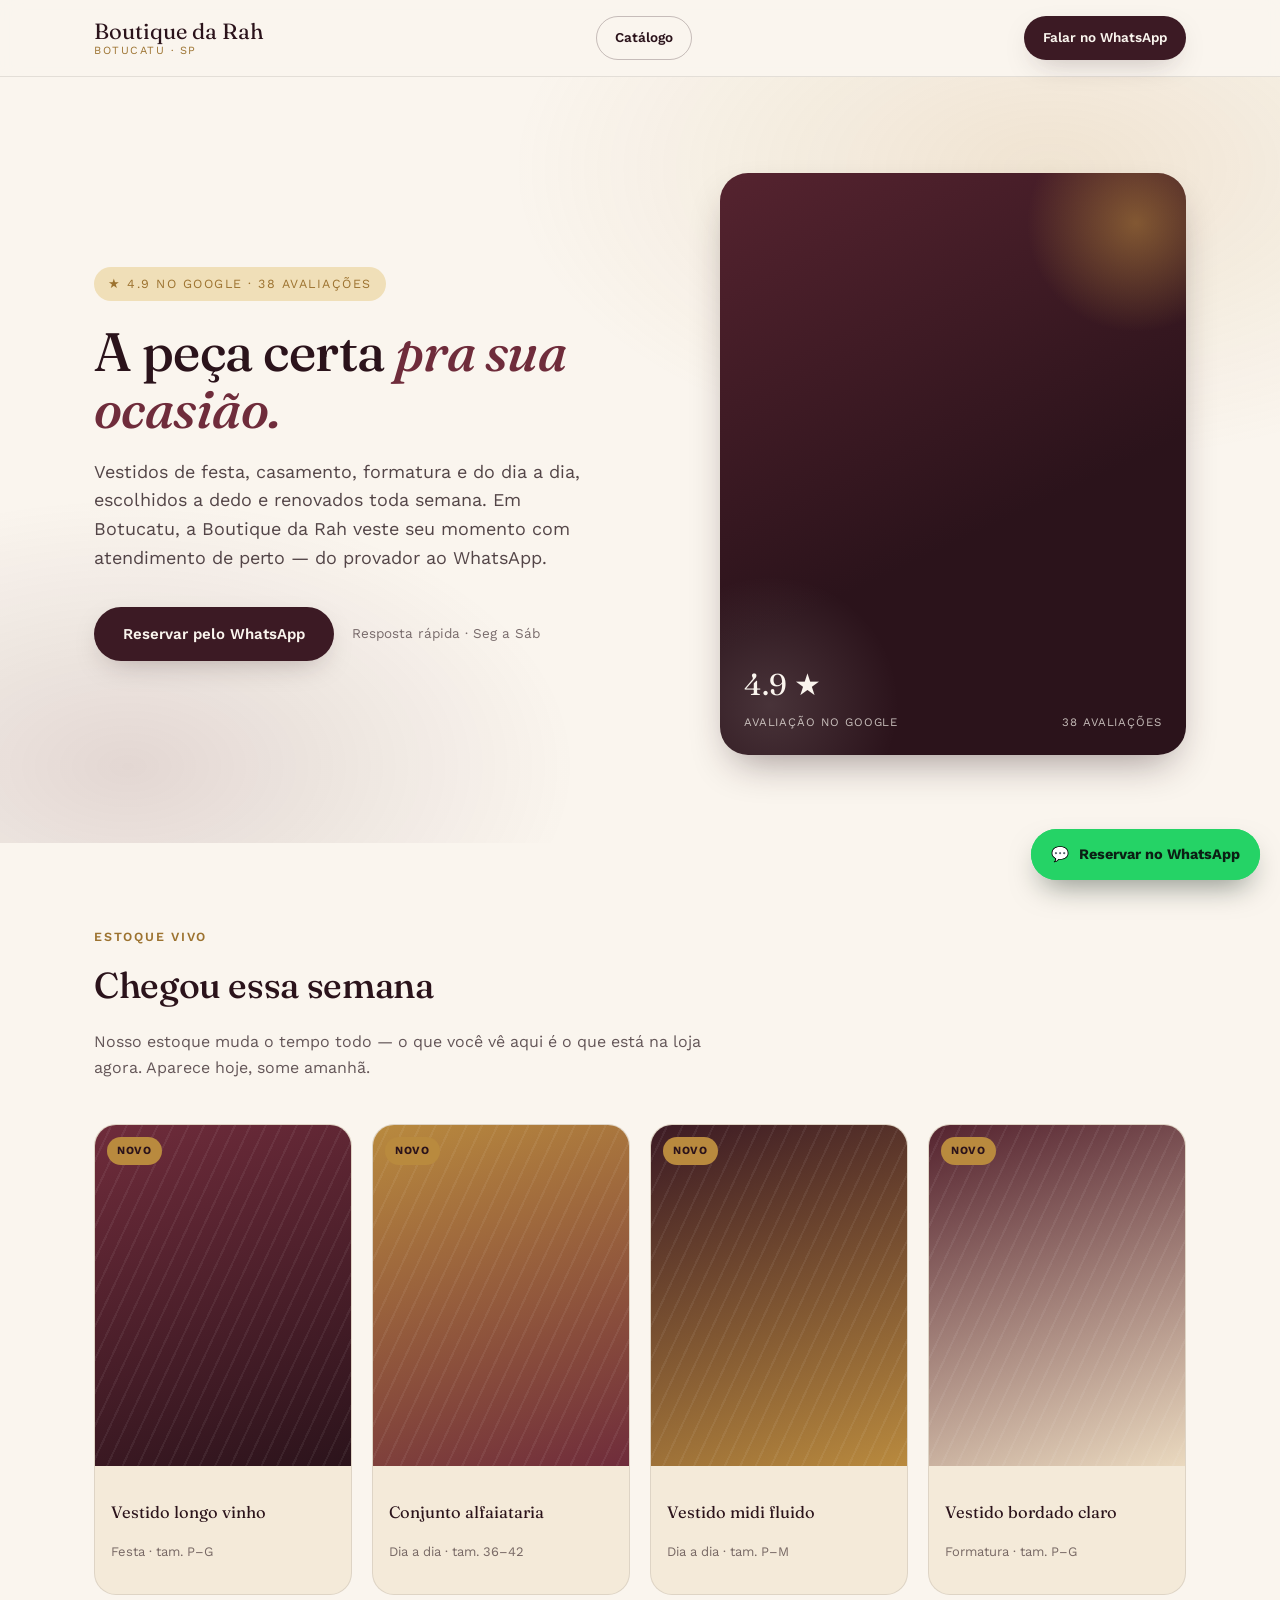
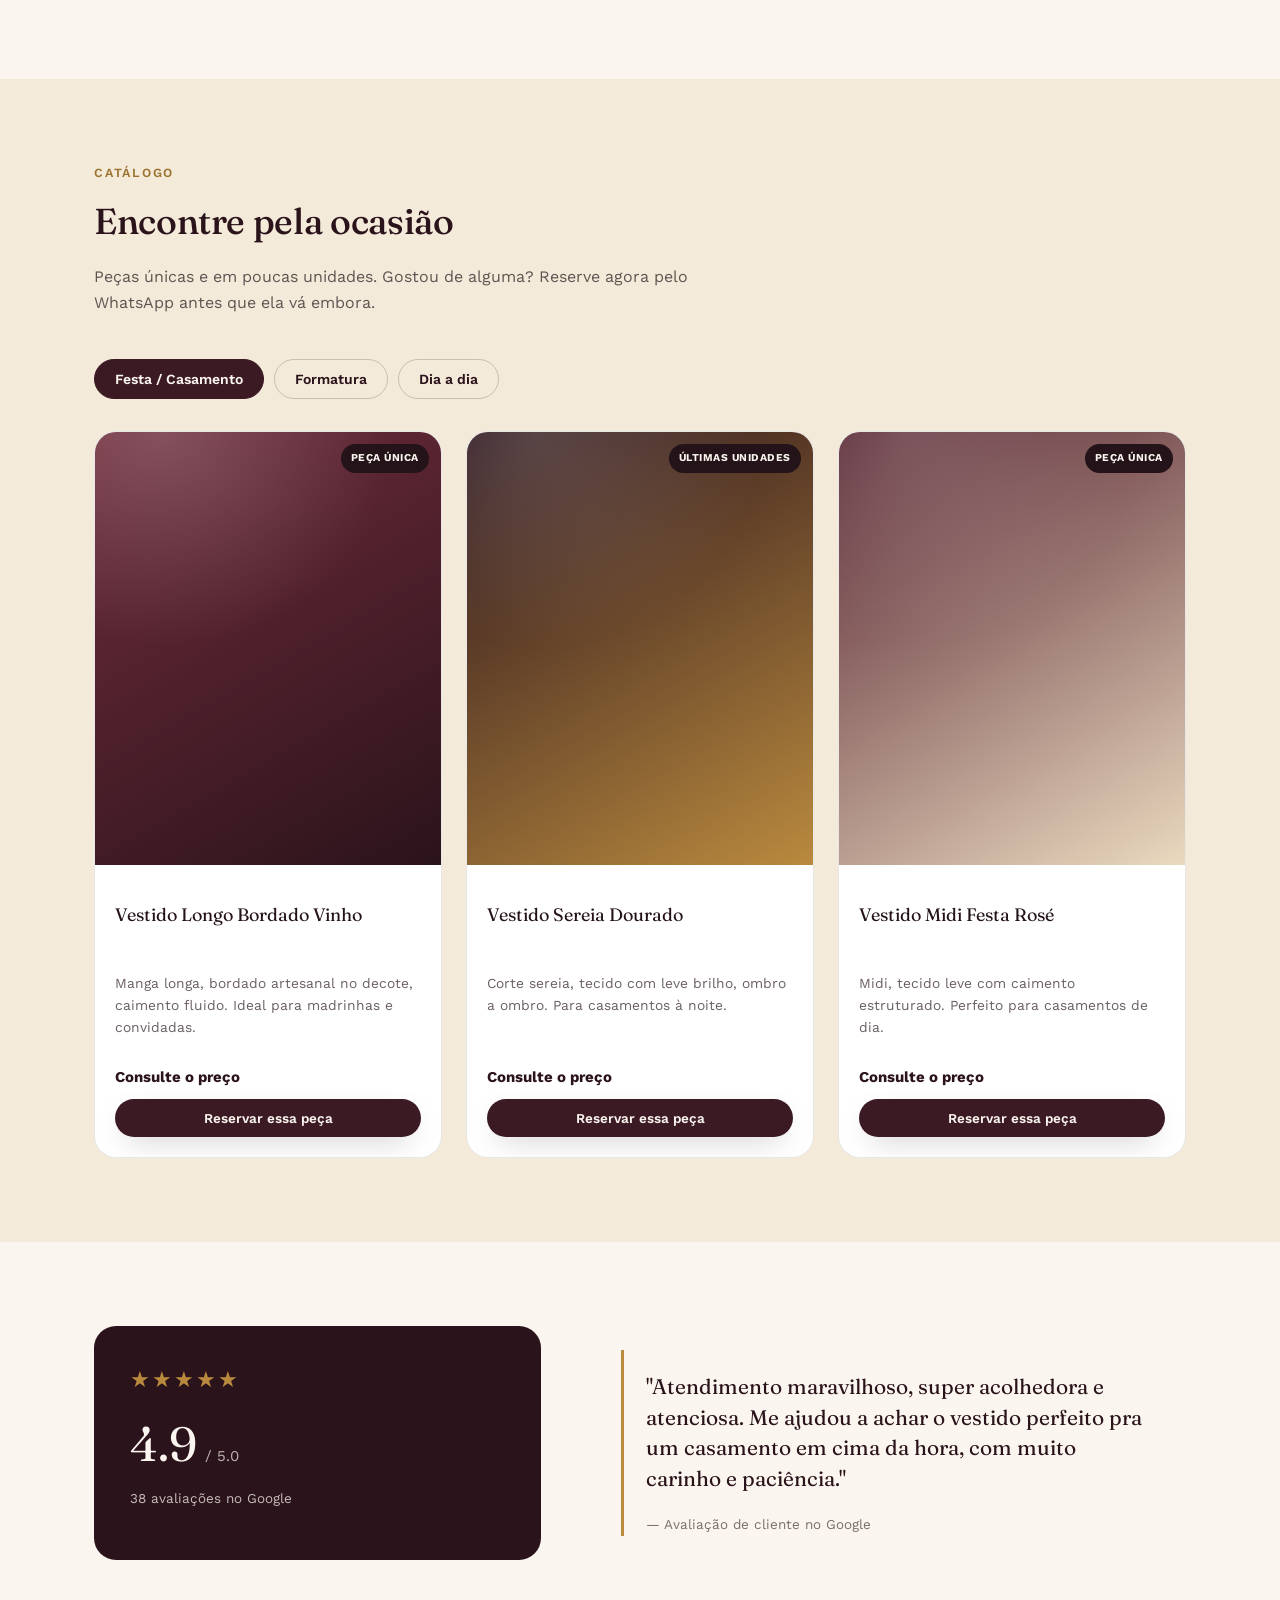
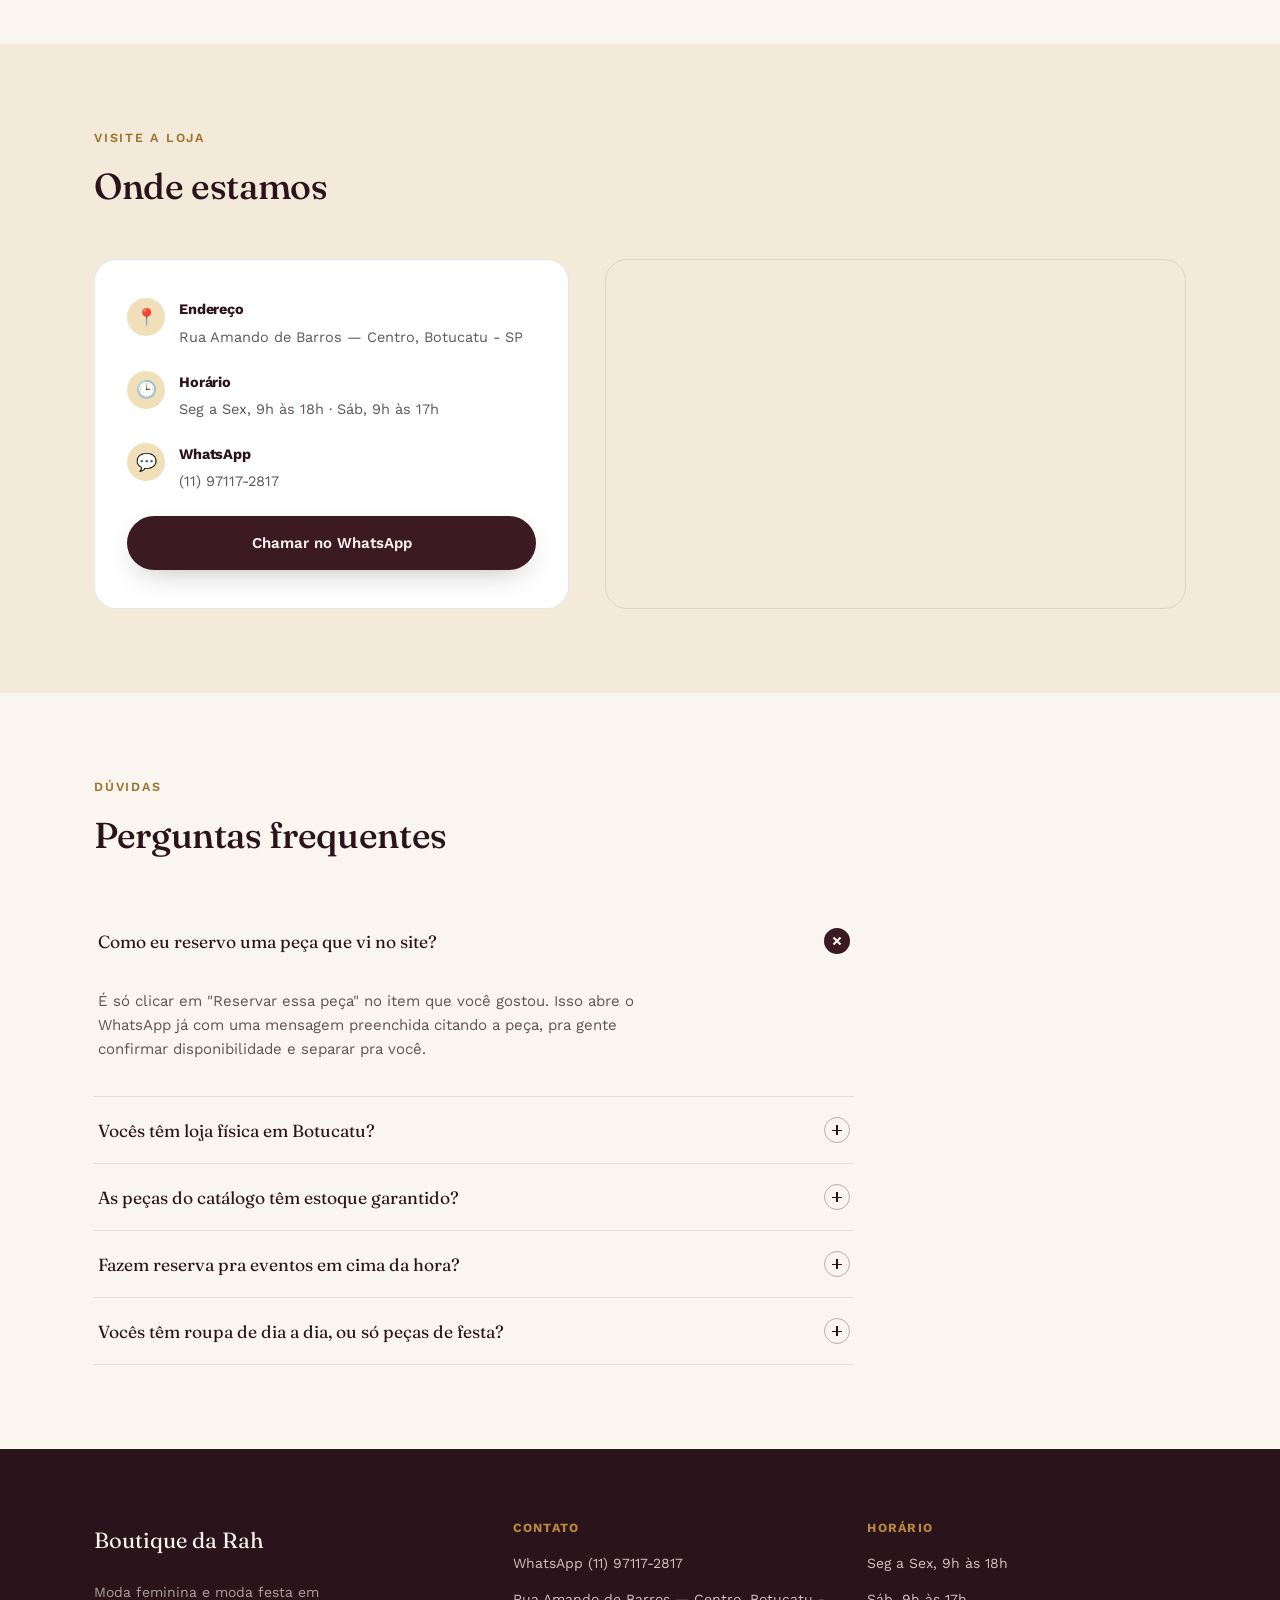
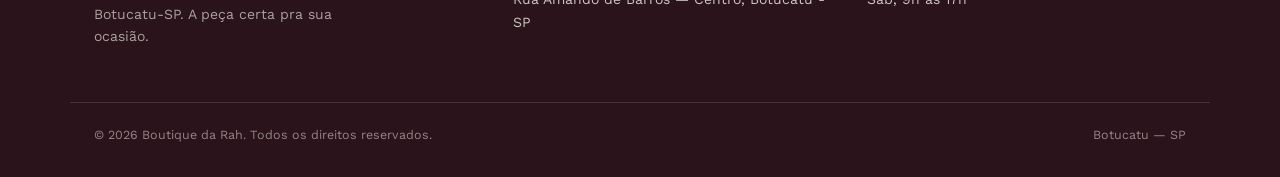
==== boutique-da-rah/index.html @ cd2baaf3 "Add Boutique da Rah one-page site Static single-page site for a fashion/party boutique in Botucatu-S" ====
<!DOCTYPE html>
<html lang="pt-BR">
<head>
<meta charset="UTF-8">
<meta name="viewport" content="width=device-width, initial-scale=1">
<title>Boutique da Rah — Moda Feminina e Festa em Botucatu-SP</title>
<meta name="description" content="Boutique da Rah, em Botucatu-SP: vestidos de festa, casamento, formatura e peças do dia a dia. Estoque renovado toda semana, atendimento acolhedor e reserva rápida pelo WhatsApp.">
<meta name="theme-color" content="#3c1a24">

<meta property="og:type" content="website">
<meta property="og:title" content="Boutique da Rah — Moda Feminina e Festa em Botucatu-SP">
<meta property="og:description" content="A peça certa pra sua ocasião. Vestidos de festa, casamento, formatura e dia a dia, com estoque sempre renovado. Reserve pelo WhatsApp.">
<meta property="og:locale" content="pt_BR">

<link rel="preconnect" href="https://fonts.googleapis.com">
<link rel="preconnect" href="https://fonts.gstatic.com" crossorigin>
<link href="https://fonts.googleapis.com/css2?family=Fraunces:ital,wght@0,400;0,500;0,600;1,500&family=Work+Sans:wght@400;500;600;700&display=swap" rel="stylesheet">
<link rel="stylesheet" href="styles.css">
</head>
<body>

<header class="site-header">
  <div class="container">
    <a href="#top" class="brand">
      <span class="brand-mark">Boutique da Rah</span>
      <span class="brand-sub">Botucatu · SP</span>
    </a>
    <nav class="nav-links">
      <a href="#catalogo" class="btn btn-ghost btn-small">Catálogo</a>
    </nav>
    <a class="btn btn-primary btn-small" id="header-whats"
       href="#" target="_blank" rel="noopener">
      Falar no WhatsApp
    </a>
  </div>
</header>

<main id="top">

  <!-- HERO -->
  <section class="hero">
    <div class="container hero-grid">
      <div>
        <span class="hero-eyebrow reveal-hero" data-delay="0">★ 4.9 no Google · 38 avaliações</span>
        <h1 class="reveal-hero" data-delay="1">A peça certa <em>pra sua ocasião.</em></h1>
        <p class="hero-lede reveal-hero" data-delay="2">
          Vestidos de festa, casamento, formatura e do dia a dia, escolhidos a dedo
          e renovados toda semana. Em Botucatu, a Boutique da Rah veste seu momento
          com atendimento de perto — do provador ao WhatsApp.
        </p>
        <div class="hero-actions reveal-hero" data-delay="3">
          <a class="btn btn-primary" id="hero-whats" href="#" target="_blank" rel="noopener">
            Reservar pelo WhatsApp
          </a>
          <span class="hero-note">Resposta rápida · Seg a Sáb</span>
        </div>
      </div>
      <div class="hero-visual reveal-hero" data-delay="2" aria-hidden="true">
        <div class="hero-visual-tag">
          <div>
            <span class="rating">4.9 ★</span>
            <small>Avaliação no Google</small>
          </div>
          <small>38 avaliações</small>
        </div>
      </div>
    </div>
  </section>

  <!-- CHEGOU ESSA SEMANA -->
  <section class="section" id="novidades">
    <div class="container">
      <div class="section-head reveal">
        <span class="section-kicker">Estoque vivo</span>
        <h2>Chegou essa semana</h2>
        <p>Nosso estoque muda o tempo todo — o que você vê aqui é o que está na loja agora. Aparece hoje, some amanhã.</p>
      </div>
      <div class="drop-grid">
        <div class="drop-card reveal">
          <div class="drop-swatch" style="--swatch-a:#6f2c3b;--swatch-b:#2b131b" role="img" aria-label="Vestido longo de festa em tom vinho"></div>
          <span class="drop-new">Novo</span>
          <div class="drop-info">
            <p class="name">Vestido longo vinho</p>
            <p class="meta">Festa · tam. P–G</p>
          </div>
        </div>
        <div class="drop-card reveal">
          <div class="drop-swatch" style="--swatch-a:#b98a3e;--swatch-b:#6f2c3b" role="img" aria-label="Conjunto alfaiataria dourado e vinho"></div>
          <span class="drop-new">Novo</span>
          <div class="drop-info">
            <p class="name">Conjunto alfaiataria</p>
            <p class="meta">Dia a dia · tam. 36–42</p>
          </div>
        </div>
        <div class="drop-card reveal">
          <div class="drop-swatch" style="--swatch-a:#3c1a24;--swatch-b:#b98a3e" role="img" aria-label="Vestido midi fluido em tom terracota"></div>
          <span class="drop-new">Novo</span>
          <div class="drop-info">
            <p class="name">Vestido midi fluido</p>
            <p class="meta">Dia a dia · tam. P–M</p>
          </div>
        </div>
        <div class="drop-card reveal">
          <div class="drop-swatch" style="--swatch-a:#55232f;--swatch-b:#ead9bf" role="img" aria-label="Vestido de formatura em bordado claro"></div>
          <span class="drop-new">Novo</span>
          <div class="drop-info">
            <p class="name">Vestido bordado claro</p>
            <p class="meta">Formatura · tam. P–G</p>
          </div>
        </div>
      </div>
    </div>
  </section>

  <!-- CATÁLOGO POR OCASIÃO -->
  <section class="section section-alt" id="catalogo">
    <div class="container">
      <div class="section-head reveal">
        <span class="section-kicker">Catálogo</span>
        <h2>Encontre pela ocasião</h2>
        <p>Peças únicas e em poucas unidades. Gostou de alguma? Reserve agora pelo WhatsApp antes que ela vá embora.</p>
      </div>

      <div class="tabs" role="tablist" aria-label="Filtrar catálogo por ocasião">
        <button class="tab-btn is-active" data-filter="festa" role="tab" aria-selected="true">Festa / Casamento</button>
        <button class="tab-btn" data-filter="formatura" role="tab" aria-selected="false">Formatura</button>
        <button class="tab-btn" data-filter="dia-a-dia" role="tab" aria-selected="false">Dia a dia</button>
      </div>

      <div class="catalog-grid" id="catalog-grid">

        <!-- FESTA / CASAMENTO -->
        <article class="item-card is-shown reveal" data-category="festa">
          <div class="item-media" style="--swatch-a:#6f2c3b;--swatch-b:#2b131b">
            <span class="item-badge">Peça única</span>
          </div>
          <div class="item-body">
            <p class="name">Vestido Longo Bordado Vinho</p>
            <p class="desc">Manga longa, bordado artesanal no decote, caimento fluido. Ideal para madrinhas e convidadas.</p>
            <div class="row">
              <span class="price">Consulte o preço</span>
            </div>
            <button class="btn btn-primary btn-small reserve-btn"
                    data-item="Vestido Longo Bordado Vinho (Festa/Casamento)">
              Reservar essa peça
            </button>
          </div>
        </article>

        <article class="item-card is-shown reveal" data-category="festa">
          <div class="item-media" style="--swatch-a:#2b131b;--swatch-b:#b98a3e">
            <span class="item-badge">Últimas unidades</span>
          </div>
          <div class="item-body">
            <p class="name">Vestido Sereia Dourado</p>
            <p class="desc">Corte sereia, tecido com leve brilho, ombro a ombro. Para casamentos à noite.</p>
            <div class="row">
              <span class="price">Consulte o preço</span>
            </div>
            <button class="btn btn-primary btn-small reserve-btn"
                    data-item="Vestido Sereia Dourado (Festa/Casamento)">
              Reservar essa peça
            </button>
          </div>
        </article>

        <article class="item-card is-shown reveal" data-category="festa">
          <div class="item-media" style="--swatch-a:#55232f;--swatch-b:#ead9bf">
            <span class="item-badge">Peça única</span>
          </div>
          <div class="item-body">
            <p class="name">Vestido Midi Festa Rosé</p>
            <p class="desc">Midi, tecido leve com caimento estruturado. Perfeito para casamentos de dia.</p>
            <div class="row">
              <span class="price">Consulte o preço</span>
            </div>
            <button class="btn btn-primary btn-small reserve-btn"
                    data-item="Vestido Midi Festa Rosé (Festa/Casamento)">
              Reservar essa peça
            </button>
          </div>
        </article>

        <!-- FORMATURA -->
        <article class="item-card" data-category="formatura">
          <div class="item-media" style="--swatch-a:#3c1a24;--swatch-b:#b98a3e">
            <span class="item-badge">Peça única</span>
          </div>
          <div class="item-body">
            <p class="name">Vestido Bordado Champagne</p>
            <p class="desc">Bordado fino em toda a saia, decote princesa. Para colação e formatura.</p>
            <div class="row">
              <span class="price">Consulte o preço</span>
            </div>
            <button class="btn btn-primary btn-small reserve-btn"
                    data-item="Vestido Bordado Champagne (Formatura)">
              Reservar essa peça
            </button>
          </div>
        </article>

        <article class="item-card" data-category="formatura">
          <div class="item-media" style="--swatch-a:#6f2c3b;--swatch-b:#3c1a24">
            <span class="item-badge">Últimas unidades</span>
          </div>
          <div class="item-body">
            <p class="name">Vestido Longo Fenda Vinho</p>
            <p class="desc">Fenda lateral, alça fina, tecido com caimento estruturado. Elegante e leve para dançar.</p>
            <div class="row">
              <span class="price">Consulte o preço</span>
            </div>
            <button class="btn btn-primary btn-small reserve-btn"
                    data-item="Vestido Longo Fenda Vinho (Formatura)">
              Reservar essa peça
            </button>
          </div>
        </article>

        <article class="item-card" data-category="formatura">
          <div class="item-media" style="--swatch-a:#b98a3e;--swatch-b:#55232f">
            <span class="item-badge">Peça única</span>
          </div>
          <div class="item-body">
            <p class="name">Vestido Tomara-que-caia Terracota</p>
            <p class="desc">Corpete estruturado, saia com leve volume. Para quem quer se destacar na foto.</p>
            <div class="row">
              <span class="price">Consulte o preço</span>
            </div>
            <button class="btn btn-primary btn-small reserve-btn"
                    data-item="Vestido Tomara-que-caia Terracota (Formatura)">
              Reservar essa peça
            </button>
          </div>
        </article>

        <!-- DIA A DIA -->
        <article class="item-card" data-category="dia-a-dia">
          <div class="item-media" style="--swatch-a:#ead9bf;--swatch-b:#9c722f">
            <span class="item-badge">Novo</span>
          </div>
          <div class="item-body">
            <p class="name">Conjunto Alfaiataria Areia</p>
            <p class="desc">Blazer + calça pantalona, tecido com leve elastano. Trabalho e compromissos.</p>
            <div class="row">
              <span class="price">Consulte o preço</span>
            </div>
            <button class="btn btn-primary btn-small reserve-btn"
                    data-item="Conjunto Alfaiataria Areia (Dia a dia)">
              Reservar essa peça
            </button>
          </div>
        </article>

        <article class="item-card" data-category="dia-a-dia">
          <div class="item-media" style="--swatch-a:#55232f;--swatch-b:#ead9bf">
            <span class="item-badge">Novo</span>
          </div>
          <div class="item-body">
            <p class="name">Vestido Midi Fluido Terracota</p>
            <p class="desc">Manga bufante curta, tecido leve, cinto na cintura. Do café da manhã ao jantar.</p>
            <div class="row">
              <span class="price">Consulte o preço</span>
            </div>
            <button class="btn btn-primary btn-small reserve-btn"
                    data-item="Vestido Midi Fluido Terracota (Dia a dia)">
              Reservar essa peça
            </button>
          </div>
        </article>

        <article class="item-card" data-category="dia-a-dia">
          <div class="item-media" style="--swatch-a:#3c1a24;--swatch-b:#6f2c3b">
            <span class="item-badge">Últimas unidades</span>
          </div>
          <div class="item-body">
            <p class="name">Blusa Cetim Vinho</p>
            <p class="desc">Cetim fluido, gola laço, caimento solto. Combina com jeans ou saia alfaiataria.</p>
            <div class="row">
              <span class="price">Consulte o preço</span>
            </div>
            <button class="btn btn-primary btn-small reserve-btn"
                    data-item="Blusa Cetim Vinho (Dia a dia)">
              Reservar essa peça
            </button>
          </div>
        </article>

      </div>
    </div>
  </section>

  <!-- PROVA SOCIAL -->
  <section class="section" id="avaliacoes">
    <div class="container proof reveal">
      <div class="proof-card">
        <div class="proof-stars" aria-hidden="true">★★★★★</div>
        <div class="proof-score">4.9<small>/ 5.0</small></div>
        <p class="proof-count">38 avaliações no Google</p>
      </div>
      <blockquote class="testimonial">
        <p>"Atendimento maravilhoso, super acolhedora e atenciosa. Me ajudou a achar o vestido perfeito
        pra um casamento em cima da hora, com muito carinho e paciência."</p>
        <cite>— Avaliação de cliente no Google</cite>
      </blockquote>
    </div>
  </section>

  <!-- LOCALIZAÇÃO -->
  <section class="section section-alt" id="localizacao">
    <div class="container">
      <div class="section-head reveal">
        <span class="section-kicker">Visite a loja</span>
        <h2>Onde estamos</h2>
      </div>
      <div class="location reveal">
        <div class="location-card">
          <div class="location-row">
            <span class="ico" aria-hidden="true">📍</span>
            <div>
              <h3>Endereço</h3>
              <p>Rua Amando de Barros — Centro, Botucatu - SP</p>
            </div>
          </div>
          <div class="location-row">
            <span class="ico" aria-hidden="true">🕒</span>
            <div>
              <h3>Horário</h3>
              <p>Seg a Sex, 9h às 18h · Sáb, 9h às 17h</p>
            </div>
          </div>
          <div class="location-row">
            <span class="ico" aria-hidden="true">💬</span>
            <div>
              <h3>WhatsApp</h3>
              <p>(11) 97117-2817</p>
            </div>
          </div>
          <a class="btn btn-primary" id="location-whats" href="#" target="_blank" rel="noopener">
            Chamar no WhatsApp
          </a>
        </div>
        <div class="map-frame">
          <iframe
            title="Mapa de localização da Boutique da Rah, Rua Amando de Barros, Centro, Botucatu - SP"
            src="https://www.google.com/maps?q=Rua+Amando+de+Barros,+Centro,+Botucatu+-+SP&output=embed"
            loading="lazy"
            referrerpolicy="no-referrer-when-downgrade">
          </iframe>
        </div>
      </div>
    </div>
  </section>

  <!-- FAQ -->
  <section class="section" id="faq">
    <div class="container">
      <div class="section-head reveal">
        <span class="section-kicker">Dúvidas</span>
        <h2>Perguntas frequentes</h2>
      </div>
      <div class="faq-list reveal">

        <div class="faq-item is-open">
          <button class="faq-q" aria-expanded="true">
            Como eu reservo uma peça que vi no site?
            <span class="plus" aria-hidden="true"></span>
          </button>
          <div class="faq-a-wrap">
            <p class="faq-a">É só clicar em "Reservar essa peça" no item que você gostou. Isso abre o WhatsApp
            já com uma mensagem preenchida citando a peça, pra gente confirmar disponibilidade e separar pra você.</p>
          </div>
        </div>

        <div class="faq-item">
          <button class="faq-q" aria-expanded="false">
            Vocês têm loja física em Botucatu?
            <span class="plus" aria-hidden="true"></span>
          </button>
          <div class="faq-a-wrap">
            <p class="faq-a">Sim! Estamos na Rua Amando de Barros, no Centro de Botucatu-SP. Funcionamos de
            segunda a sexta das 9h às 18h e aos sábados das 9h às 17h.</p>
          </div>
        </div>

        <div class="faq-item">
          <button class="faq-q" aria-expanded="false">
            As peças do catálogo têm estoque garantido?
            <span class="plus" aria-hidden="true"></span>
          </button>
          <div class="faq-a-wrap">
            <p class="faq-a">Muitas peças são únicas ou têm poucas unidades, já que o estoque é renovado toda
            semana. Por isso recomendamos reservar pelo WhatsApp assim que você gostar de algo.</p>
          </div>
        </div>

        <div class="faq-item">
          <button class="faq-q" aria-expanded="false">
            Fazem reserva pra eventos em cima da hora?
            <span class="plus" aria-hidden="true"></span>
          </button>
          <div class="faq-a-wrap">
            <p class="faq-a">Sim, é uma das coisas que mais fazemos por aqui. Chame no WhatsApp contando a data
            do evento e o estilo que procura, que a gente já adianta opções disponíveis agora.</p>
          </div>
        </div>

        <div class="faq-item">
          <button class="faq-q" aria-expanded="false">
            Vocês têm roupa de dia a dia, ou só peças de festa?
            <span class="plus" aria-hidden="true"></span>
          </button>
          <div class="faq-a-wrap">
            <p class="faq-a">Além de festa, casamento e formatura, temos uma linha de dia a dia — conjuntos,
            vestidos midi e blusas para o trabalho e o cotidiano.</p>
          </div>
        </div>

      </div>
    </div>
  </section>

</main>

<footer class="site-footer">
  <div class="container footer-grid">
    <div>
      <p class="footer-brand">Boutique da Rah</p>
      <p class="footer-tag">Moda feminina e moda festa em Botucatu-SP. A peça certa pra sua ocasião.</p>
    </div>
    <div class="footer-col">
      <h4>Contato</h4>
      <a href="#" id="footer-whats" target="_blank" rel="noopener">WhatsApp (11) 97117-2817</a>
      <p>Rua Amando de Barros — Centro, Botucatu - SP</p>
    </div>
    <div class="footer-col">
      <h4>Horário</h4>
      <p>Seg a Sex, 9h às 18h</p>
      <p>Sáb, 9h às 17h</p>
    </div>
  </div>
  <div class="container footer-bottom">
    <span>© <span id="year"></span> Boutique da Rah. Todos os direitos reservados.</span>
    <span>Botucatu — SP</span>
  </div>
</footer>

<a class="float-cta" id="float-whats" href="#" target="_blank" rel="noopener" aria-label="Falar com a Boutique da Rah no WhatsApp">
  <span class="pulse-ring" aria-hidden="true"></span>
  <span aria-hidden="true">💬</span>
  <span class="label">Reservar no WhatsApp</span>
</a>

<script src="script.js"></script>
</body>
</html>
---- boutique-da-rah/styles.css ----
/* ============================================================
   Boutique da Rah — moda feminina & festa, Botucatu-SP
   Direção visual: alfaiataria noturna. Vinho profundo + areia
   quente + latão fosco. Serifada de exibição contra sans limpa.
   ============================================================ */

:root {
  --ink: #241318;
  --wine-950: #2b131b;
  --wine-900: #3c1a24;
  --wine-800: #55232f;
  --wine-700: #6f2c3b;
  --sand-50: #faf5ee;
  --sand-100: #f4ead9;
  --sand-200: #ead9bf;
  --brass-500: #b98a3e;
  --brass-600: #9c722f;
  --brass-100: #f0dfb8;
  --ok-line: rgba(36, 19, 24, 0.1);
  --shadow-soft: 0 10px 30px -12px rgba(43, 19, 27, 0.35);
  --shadow-lift: 0 18px 40px -14px rgba(43, 19, 27, 0.45);
  --radius-pill: 999px;
  --radius-card: 22px;
  --ease-out: cubic-bezier(0.16, 1, 0.3, 1);
  --dur-fast: 180ms;
  --dur-med: 420ms;
}

* { box-sizing: border-box; }

html {
  scroll-behavior: smooth;
}

body {
  margin: 0;
  background: var(--sand-50);
  color: var(--ink);
  font-family: "Work Sans", -apple-system, BlinkMacSystemFont, "Segoe UI", sans-serif;
  font-size: 16px;
  line-height: 1.6;
  -webkit-font-smoothing: antialiased;
  overflow-x: hidden;
}

h1, h2, h3, .display {
  font-family: "Fraunces", "Georgia", serif;
  font-weight: 500;
  letter-spacing: -0.01em;
  color: var(--wine-950);
  margin: 0;
}

img, svg { display: block; max-width: 100%; }

a { color: inherit; }

.container {
  width: 100%;
  max-width: 1140px;
  margin-inline: auto;
  padding-inline: 24px;
}

@media (prefers-reduced-motion: reduce) {
  html { scroll-behavior: auto; }
  *, *::before, *::after {
    animation-duration: 0.001ms !important;
    animation-iteration-count: 1 !important;
    transition-duration: 0.001ms !important;
    scroll-behavior: auto !important;
  }
}

/* ---------------- Buttons ---------------- */

.btn {
  display: inline-flex;
  align-items: center;
  justify-content: center;
  gap: 8px;
  border-radius: var(--radius-pill);
  padding: 14px 28px;
  font-family: "Work Sans", sans-serif;
  font-weight: 600;
  font-size: 15px;
  border: 1px solid transparent;
  cursor: pointer;
  text-decoration: none;
  transition: transform var(--dur-fast) var(--ease-out),
              box-shadow var(--dur-fast) var(--ease-out),
              background-color var(--dur-fast) var(--ease-out),
              color var(--dur-fast) var(--ease-out);
  white-space: nowrap;
}

.btn-primary {
  background: var(--wine-900);
  color: var(--sand-50);
  box-shadow: var(--shadow-soft);
}
.btn-primary:hover {
  background: var(--wine-800);
  transform: translateY(-2px);
  box-shadow: var(--shadow-lift);
}
.btn-primary:active { transform: translateY(0); }

.btn-ghost {
  background: transparent;
  border-color: rgba(43, 19, 27, 0.25);
  color: var(--wine-950);
}
.btn-ghost:hover {
  background: rgba(43, 19, 27, 0.06);
  border-color: var(--wine-900);
  transform: translateY(-2px);
}

.btn-small {
  padding: 10px 18px;
  font-size: 13.5px;
}

/* ---------------- Header ---------------- */

.site-header {
  position: sticky;
  top: 0;
  z-index: 40;
  background: rgba(250, 245, 238, 0.86);
  backdrop-filter: blur(10px);
  border-bottom: 1px solid var(--ok-line);
}

.site-header .container {
  display: flex;
  align-items: center;
  justify-content: space-between;
  padding-block: 16px;
}

.brand {
  display: flex;
  flex-direction: column;
  line-height: 1.1;
  text-decoration: none;
}
.brand-mark {
  font-family: "Fraunces", serif;
  font-size: 22px;
  color: var(--wine-950);
}
.brand-sub {
  font-size: 11px;
  letter-spacing: 0.14em;
  text-transform: uppercase;
  color: var(--brass-600);
  margin-top: 2px;
}

/* ---------------- Hero ---------------- */

.hero {
  position: relative;
  padding-block: 96px 88px;
  overflow: hidden;
  background:
    radial-gradient(60% 55% at 82% 12%, rgba(185, 138, 62, 0.16), transparent 70%),
    radial-gradient(50% 50% at 10% 90%, rgba(85, 35, 47, 0.14), transparent 70%),
    var(--sand-50);
}

.hero-grid {
  display: grid;
  grid-template-columns: 1.1fr 0.9fr;
  gap: 56px;
  align-items: center;
}

.hero-eyebrow {
  display: inline-flex;
  align-items: center;
  gap: 8px;
  font-size: 12.5px;
  letter-spacing: 0.12em;
  text-transform: uppercase;
  color: var(--brass-600);
  background: var(--brass-100);
  padding: 7px 14px;
  border-radius: var(--radius-pill);
  margin-bottom: 22px;
}

.hero h1 {
  font-size: clamp(34px, 5vw, 54px);
  line-height: 1.06;
}
.hero h1 em {
  font-style: italic;
  color: var(--wine-700);
}

.hero-lede {
  margin-top: 20px;
  font-size: 18px;
  max-width: 46ch;
  color: rgba(36, 19, 24, 0.78);
}

.hero-actions {
  margin-top: 34px;
  display: flex;
  align-items: center;
  gap: 18px;
  flex-wrap: wrap;
}

.hero-note {
  font-size: 13.5px;
  color: rgba(36, 19, 24, 0.6);
}

.hero-visual {
  position: relative;
  aspect-ratio: 4 / 5;
  border-radius: 28px;
  background:
    linear-gradient(155deg, var(--wine-800), var(--wine-950) 60%);
  box-shadow: var(--shadow-lift);
  overflow: hidden;
}
.hero-visual::before,
.hero-visual::after {
  content: "";
  position: absolute;
  border-radius: 50%;
}
.hero-visual::before {
  width: 220px; height: 220px;
  right: -60px; top: -60px;
  background: radial-gradient(circle, rgba(185,138,62,0.55), transparent 70%);
}
.hero-visual::after {
  width: 260px; height: 260px;
  left: -80px; bottom: -80px;
  background: radial-gradient(circle, rgba(250,245,238,0.14), transparent 70%);
}
.hero-visual-tag {
  position: absolute;
  left: 24px;
  bottom: 24px;
  right: 24px;
  display: flex;
  align-items: flex-end;
  justify-content: space-between;
  color: var(--sand-50);
}
.hero-visual-tag .rating {
  font-family: "Fraunces", serif;
  font-size: 30px;
}
.hero-visual-tag small {
  display: block;
  font-family: "Work Sans", sans-serif;
  font-size: 11.5px;
  letter-spacing: 0.08em;
  text-transform: uppercase;
  opacity: 0.75;
  margin-top: 4px;
}

/* reveal on load */
.reveal-hero {
  opacity: 0;
  transform: translateY(22px);
}
.reveal-hero.is-in {
  animation: heroIn var(--dur-med) var(--ease-out) forwards;
}
.reveal-hero[data-delay="1"].is-in { animation-delay: 80ms; }
.reveal-hero[data-delay="2"].is-in { animation-delay: 160ms; }
.reveal-hero[data-delay="3"].is-in { animation-delay: 240ms; }

@keyframes heroIn {
  to { opacity: 1; transform: translateY(0); }
}

/* ---------------- Sections generic ---------------- */

.section {
  padding-block: 84px;
}
.section-alt {
  background: var(--sand-100);
}

.section-head {
  max-width: 640px;
  margin-bottom: 44px;
}
.section-kicker {
  font-size: 12.5px;
  letter-spacing: 0.14em;
  text-transform: uppercase;
  color: var(--brass-600);
  font-weight: 600;
  margin-bottom: 10px;
  display: block;
}
.section-head h2 {
  font-size: clamp(26px, 3.4vw, 36px);
}
.section-head p {
  margin-top: 14px;
  color: rgba(36, 19, 24, 0.7);
  font-size: 16px;
}

/* scroll reveal */
.reveal {
  opacity: 0;
  transform: translateY(24px);
  transition: opacity 620ms var(--ease-out), transform 620ms var(--ease-out);
}
.reveal.is-visible {
  opacity: 1;
  transform: translateY(0);
}

/* ---------------- Weekly drop cards ---------------- */

.drop-grid {
  display: grid;
  grid-template-columns: repeat(4, 1fr);
  gap: 20px;
}

.drop-card {
  position: relative;
  border-radius: var(--radius-card);
  overflow: hidden;
  background: var(--sand-100);
  border: 1px solid var(--ok-line);
  transition: transform var(--dur-med) var(--ease-out), box-shadow var(--dur-med) var(--ease-out);
}
.drop-card:hover {
  transform: translateY(-6px);
  box-shadow: var(--shadow-lift);
}
.drop-swatch {
  aspect-ratio: 3 / 4;
  background: linear-gradient(160deg, var(--swatch-a, var(--wine-700)), var(--swatch-b, var(--wine-950)));
  position: relative;
  overflow: hidden;
  transition: transform var(--dur-med) var(--ease-out);
}
.drop-card:hover .drop-swatch {
  transform: scale(1.04);
}
.drop-swatch::after {
  content: "";
  position: absolute;
  inset: 0;
  background: repeating-linear-gradient(115deg, rgba(255,255,255,0.06) 0 2px, transparent 2px 14px);
}
.drop-new {
  position: absolute;
  top: 12px;
  left: 12px;
  background: var(--brass-500);
  color: var(--wine-950);
  font-size: 11px;
  font-weight: 700;
  letter-spacing: 0.06em;
  text-transform: uppercase;
  padding: 5px 10px;
  border-radius: var(--radius-pill);
}
.drop-info {
  padding: 16px 16px 18px;
}
.drop-info .name {
  font-family: "Fraunces", serif;
  font-size: 16.5px;
  color: var(--wine-950);
}
.drop-info .meta {
  margin-top: 4px;
  font-size: 13px;
  color: rgba(36, 19, 24, 0.6);
}

/* ---------------- Catalog / occasion tabs ---------------- */

.tabs {
  display: flex;
  gap: 10px;
  flex-wrap: wrap;
  margin-bottom: 32px;
}
.tab-btn {
  border: 1px solid rgba(43, 19, 27, 0.2);
  background: transparent;
  color: var(--wine-950);
  padding: 11px 20px;
  border-radius: var(--radius-pill);
  font-family: "Work Sans", sans-serif;
  font-weight: 600;
  font-size: 14px;
  cursor: pointer;
  transition: all var(--dur-fast) var(--ease-out);
}
.tab-btn:hover {
  border-color: var(--wine-900);
  background: rgba(43, 19, 27, 0.05);
}
.tab-btn.is-active {
  background: var(--wine-900);
  border-color: var(--wine-900);
  color: var(--sand-50);
}

.catalog-grid {
  display: grid;
  grid-template-columns: repeat(3, 1fr);
  gap: 24px;
}

.item-card {
  display: none;
  border-radius: var(--radius-card);
  background: #fff;
  border: 1px solid var(--ok-line);
  overflow: hidden;
  transition: transform var(--dur-med) var(--ease-out), box-shadow var(--dur-med) var(--ease-out);
}
.item-card.is-shown {
  display: flex;
  flex-direction: column;
}
.item-card:hover {
  transform: translateY(-5px);
  box-shadow: var(--shadow-lift);
}

.item-media {
  aspect-ratio: 4 / 5;
  position: relative;
  background: linear-gradient(150deg, var(--swatch-a, var(--wine-700)), var(--swatch-b, var(--brass-500)));
  overflow: hidden;
}
.item-media::after {
  content: "";
  position: absolute;
  inset: 0;
  background: radial-gradient(120% 90% at 20% 0%, rgba(255,255,255,0.18), transparent 55%);
}
.item-badge {
  position: absolute;
  top: 12px;
  right: 12px;
  background: var(--ink);
  color: var(--sand-50);
  font-size: 10.5px;
  font-weight: 700;
  letter-spacing: 0.05em;
  text-transform: uppercase;
  padding: 6px 10px;
  border-radius: var(--radius-pill);
  z-index: 2;
}

.item-body {
  padding: 18px 20px 20px;
  display: flex;
  flex-direction: column;
  gap: 10px;
  flex: 1;
}
.item-body .name {
  font-family: "Fraunces", serif;
  font-size: 18px;
}
.item-body .desc {
  font-size: 13.8px;
  color: rgba(36, 19, 24, 0.68);
  flex: 1;
}
.item-body .row {
  display: flex;
  align-items: center;
  justify-content: space-between;
  margin-top: 4px;
}
.item-body .price {
  font-weight: 700;
  color: var(--wine-950);
  font-size: 15px;
}

/* ---------------- Social proof ---------------- */

.proof {
  display: grid;
  grid-template-columns: 0.85fr 1.15fr;
  gap: 40px;
  align-items: center;
}
.proof-card {
  background: var(--wine-950);
  color: var(--sand-50);
  border-radius: var(--radius-card);
  padding: 36px;
}
.proof-stars {
  color: var(--brass-500);
  font-size: 22px;
  letter-spacing: 2px;
}
.proof-score {
  font-family: "Fraunces", serif;
  font-size: 48px;
  margin-top: 8px;
}
.proof-score small {
  font-family: "Work Sans", sans-serif;
  font-size: 15px;
  opacity: 0.7;
  margin-left: 8px;
}
.proof-count {
  margin-top: 6px;
  font-size: 13.5px;
  opacity: 0.75;
}
.testimonial {
  border-left: 3px solid var(--brass-500);
  padding-left: 22px;
}
.testimonial p {
  font-family: "Fraunces", serif;
  font-size: 21px;
  color: var(--wine-950);
  line-height: 1.45;
}
.testimonial cite {
  display: block;
  margin-top: 14px;
  font-style: normal;
  font-size: 13.5px;
  color: rgba(36, 19, 24, 0.6);
}

/* ---------------- Location ---------------- */

.location {
  display: grid;
  grid-template-columns: 0.9fr 1.1fr;
  gap: 36px;
  align-items: stretch;
}
.location-card {
  background: #fff;
  border: 1px solid var(--ok-line);
  border-radius: var(--radius-card);
  padding: 32px;
  display: flex;
  flex-direction: column;
  gap: 22px;
  justify-content: center;
}
.location-row {
  display: flex;
  gap: 14px;
  align-items: flex-start;
}
.location-row .ico {
  width: 38px;
  height: 38px;
  flex: none;
  border-radius: 50%;
  background: var(--brass-100);
  color: var(--brass-600);
  display: flex;
  align-items: center;
  justify-content: center;
  font-size: 17px;
}
.location-row h3 {
  font-family: "Work Sans", sans-serif;
  font-weight: 700;
  font-size: 14.5px;
  color: var(--wine-950);
}
.location-row p {
  margin: 4px 0 0;
  font-size: 14.5px;
  color: rgba(36, 19, 24, 0.72);
}
.map-frame {
  border-radius: var(--radius-card);
  overflow: hidden;
  border: 1px solid var(--ok-line);
  min-height: 340px;
}
.map-frame iframe {
  width: 100%;
  height: 100%;
  min-height: 340px;
  border: 0;
}

/* ---------------- FAQ ---------------- */

.faq-list {
  max-width: 760px;
}
.faq-item {
  border-bottom: 1px solid var(--ok-line);
}
.faq-q {
  width: 100%;
  background: none;
  border: none;
  text-align: left;
  padding: 20px 4px;
  display: flex;
  align-items: center;
  justify-content: space-between;
  gap: 16px;
  cursor: pointer;
  font-family: "Fraunces", serif;
  font-size: 17.5px;
  color: var(--wine-950);
}
.faq-q .plus {
  flex: none;
  width: 26px;
  height: 26px;
  border-radius: 50%;
  border: 1px solid rgba(43, 19, 27, 0.3);
  display: flex;
  align-items: center;
  justify-content: center;
  position: relative;
  transition: transform var(--dur-med) var(--ease-out), background var(--dur-fast);
}
.faq-q .plus::before,
.faq-q .plus::after {
  content: "";
  position: absolute;
  background: var(--wine-950);
}
.faq-q .plus::before { width: 10px; height: 1.6px; }
.faq-q .plus::after { width: 1.6px; height: 10px; transition: opacity var(--dur-fast); }
.faq-item.is-open .faq-q .plus {
  transform: rotate(45deg);
  background: var(--wine-900);
}
.faq-item.is-open .faq-q .plus::before,
.faq-item.is-open .faq-q .plus::after {
  background: var(--sand-50);
}

.faq-a-wrap {
  max-height: 0;
  overflow: hidden;
  transition: max-height 380ms var(--ease-out);
}
.faq-a {
  padding: 0 4px 20px;
  color: rgba(36, 19, 24, 0.72);
  font-size: 15px;
  max-width: 62ch;
}

/* ---------------- Footer ---------------- */

.site-footer {
  background: var(--wine-950);
  color: rgba(250, 245, 238, 0.82);
  padding-block: 52px 32px;
}
.footer-grid {
  display: grid;
  grid-template-columns: 1.2fr 1fr 1fr;
  gap: 36px;
}
.footer-brand {
  font-family: "Fraunces", serif;
  font-size: 22px;
  color: var(--sand-50);
}
.footer-tag {
  margin-top: 10px;
  font-size: 14px;
  color: rgba(250, 245, 238, 0.62);
  max-width: 32ch;
}
.footer-col h4 {
  font-size: 12.5px;
  letter-spacing: 0.1em;
  text-transform: uppercase;
  color: var(--brass-500);
  margin-bottom: 14px;
}
.footer-col p, .footer-col a {
  display: block;
  font-size: 14px;
  color: rgba(250, 245, 238, 0.78);
  text-decoration: none;
  margin-bottom: 8px;
  transition: color var(--dur-fast);
}
.footer-col a:hover { color: var(--brass-500); }
.footer-bottom {
  margin-top: 40px;
  padding-top: 22px;
  border-top: 1px solid rgba(250, 245, 238, 0.14);
  font-size: 12.5px;
  color: rgba(250, 245, 238, 0.5);
  display: flex;
  justify-content: space-between;
  flex-wrap: wrap;
  gap: 10px;
}

/* ---------------- Floating WhatsApp CTA ---------------- */

.float-cta {
  position: fixed;
  right: 20px;
  bottom: 20px;
  z-index: 50;
  display: inline-flex;
  align-items: center;
  gap: 10px;
  background: #25D366;
  color: #0b1f14;
  font-weight: 700;
  font-size: 14.5px;
  padding: 14px 20px;
  border-radius: var(--radius-pill);
  text-decoration: none;
  box-shadow: 0 14px 30px -10px rgba(11, 31, 20, 0.5);
  transition: transform var(--dur-fast) var(--ease-out);
}
.float-cta:hover { transform: translateY(-3px) scale(1.02); }
.float-cta .pulse-ring {
  position: absolute;
  inset: 0;
  border-radius: var(--radius-pill);
  background: #25D366;
  animation: pulseRing 2.4s ease-out infinite;
  z-index: -1;
}
@keyframes pulseRing {
  0% { opacity: 0.55; transform: scale(1); }
  100% { opacity: 0; transform: scale(1.55); }
}
@media (prefers-reduced-motion: reduce) {
  .float-cta .pulse-ring { animation: none; display: none; }
}

/* ---------------- Responsive ---------------- */

@media (max-width: 980px) {
  .hero-grid { grid-template-columns: 1fr; }
  .hero-visual { order: -1; aspect-ratio: 16/10; }
  .drop-grid { grid-template-columns: repeat(2, 1fr); }
  .catalog-grid { grid-template-columns: repeat(2, 1fr); }
  .proof { grid-template-columns: 1fr; }
  .location { grid-template-columns: 1fr; }
  .footer-grid { grid-template-columns: 1fr 1fr; }
}

@media (max-width: 600px) {
  .section { padding-block: 60px; }
  .hero { padding-block: 64px 56px; }
  .drop-grid { grid-template-columns: repeat(2, 1fr); gap: 14px; }
  .catalog-grid { grid-template-columns: 1fr; }
  .footer-grid { grid-template-columns: 1fr; }
  .float-cta span.label { display: none; }
  .float-cta { padding: 14px; }
  .nav-links { display: none; }
}
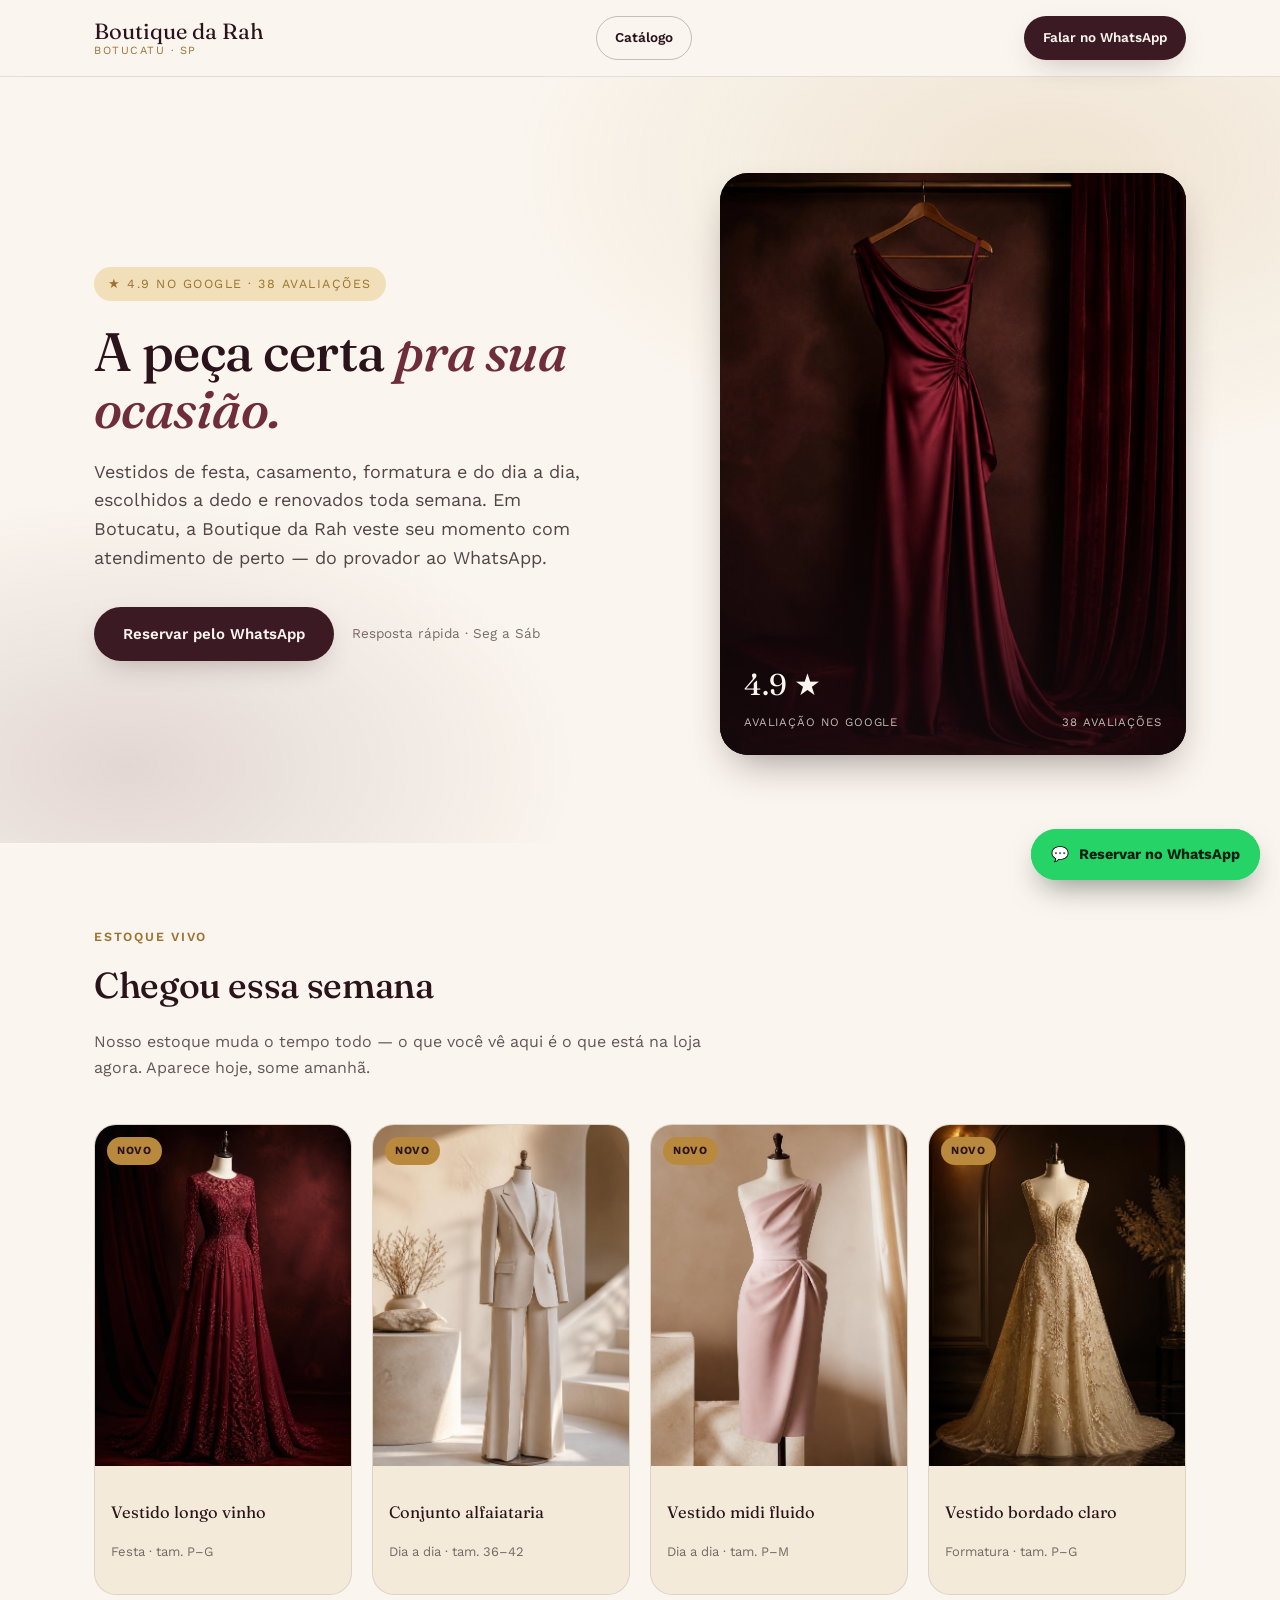
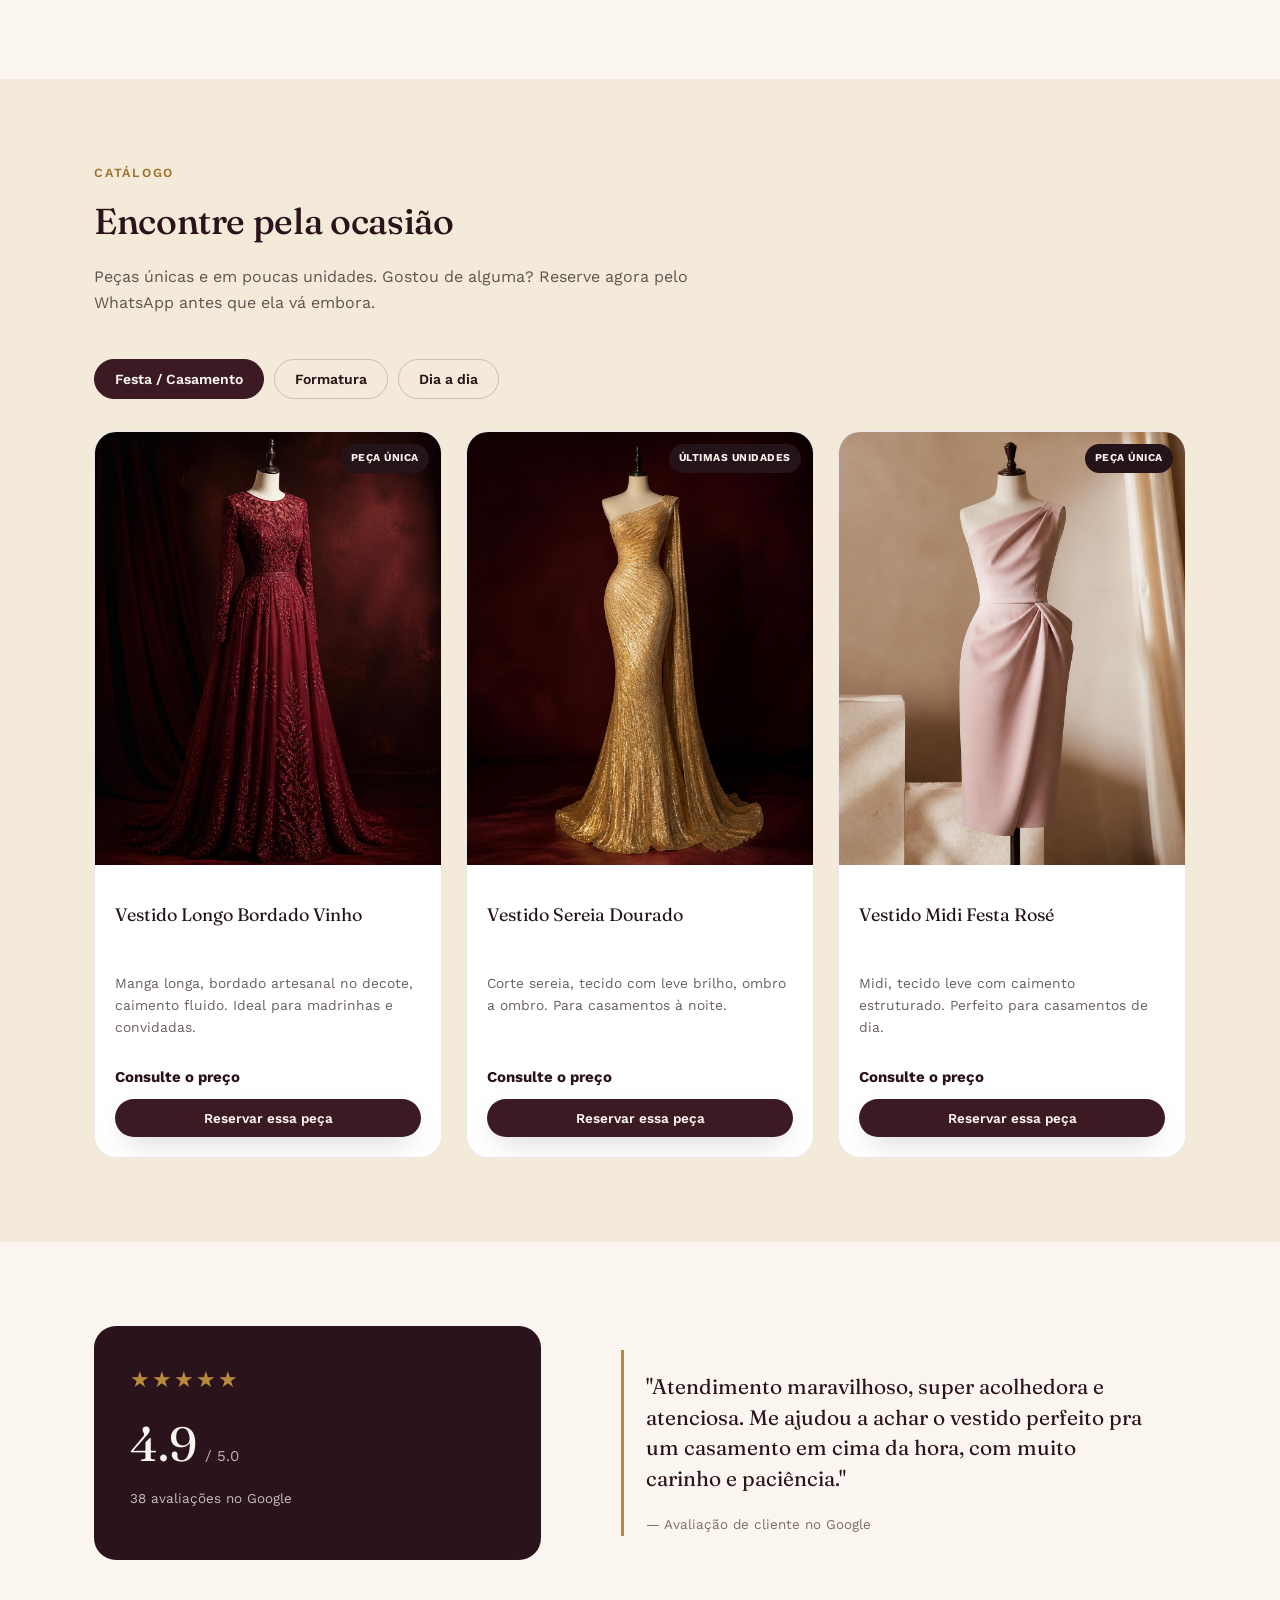
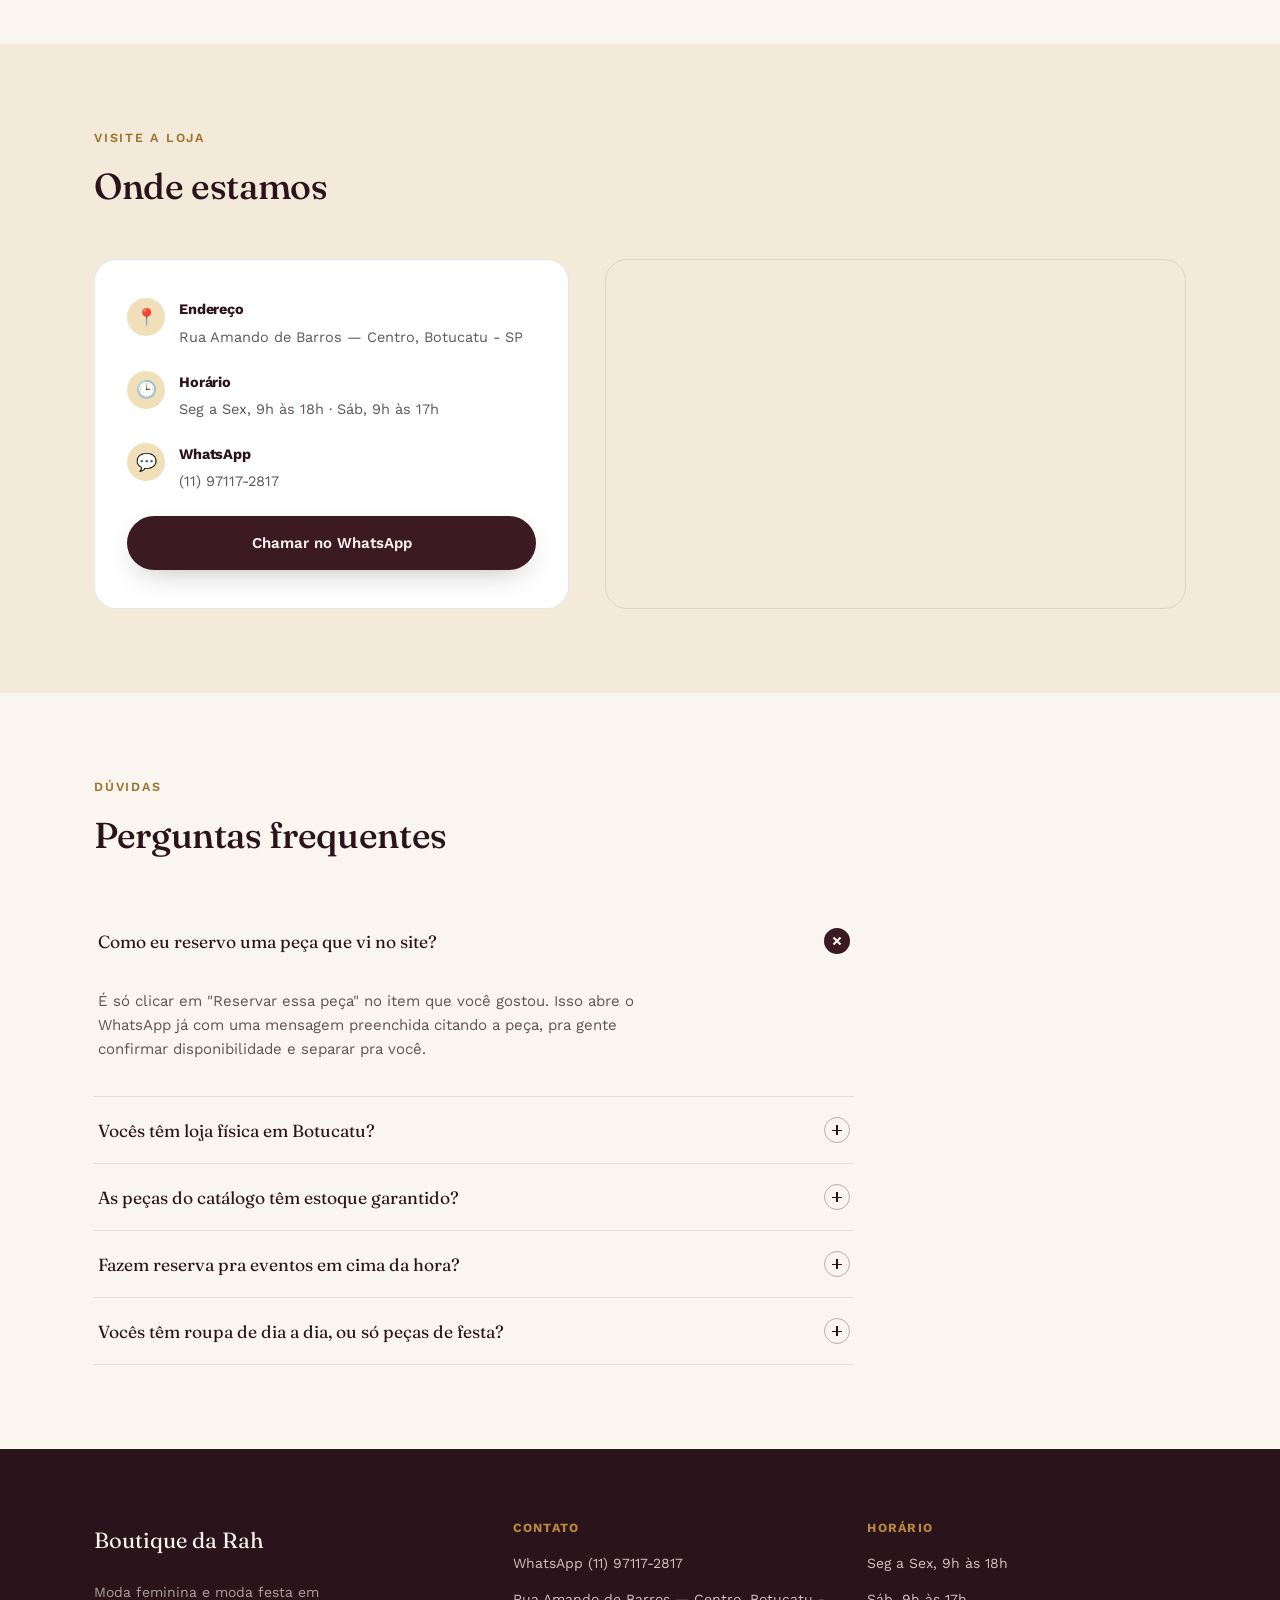
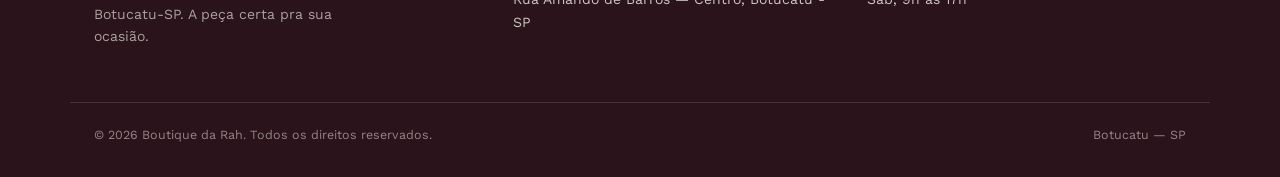
==== commit 70155747: "Add generated product photography to Boutique da Rah site Replace gradient placeholders in the hero," ====
--- a/boutique-da-rah/index.html
+++ b/boutique-da-rah/index.html
@@ -55,7 +55,8 @@
           <span class="hero-note">Resposta rápida · Seg a Sáb</span>
         </div>
       </div>
-      <div class="hero-visual reveal-hero" data-delay="2" aria-hidden="true">
+      <div class="hero-visual reveal-hero" data-delay="2">
+        <img src="images/hero-vestido-vinho.jpg" alt="Vestido longo de festa em cetim vinho, peça em destaque da Boutique da Rah">
         <div class="hero-visual-tag">
           <div>
             <span class="rating">4.9 ★</span>
@@ -77,7 +78,9 @@
       </div>
       <div class="drop-grid">
         <div class="drop-card reveal">
-          <div class="drop-swatch" style="--swatch-a:#6f2c3b;--swatch-b:#2b131b" role="img" aria-label="Vestido longo de festa em tom vinho"></div>
+          <div class="drop-swatch">
+            <img src="images/vestido-longo-bordado-vinho.jpg" alt="Vestido longo de festa em tom vinho, bordado no decote">
+          </div>
           <span class="drop-new">Novo</span>
           <div class="drop-info">
             <p class="name">Vestido longo vinho</p>
@@ -85,7 +88,9 @@
           </div>
         </div>
         <div class="drop-card reveal">
-          <div class="drop-swatch" style="--swatch-a:#b98a3e;--swatch-b:#6f2c3b" role="img" aria-label="Conjunto alfaiataria dourado e vinho"></div>
+          <div class="drop-swatch">
+            <img src="images/conjunto-alfaiataria-areia.jpg" alt="Conjunto de alfaiataria feminino em tom areia, blazer e calça pantalona">
+          </div>
           <span class="drop-new">Novo</span>
           <div class="drop-info">
             <p class="name">Conjunto alfaiataria</p>
@@ -93,7 +98,9 @@
           </div>
         </div>
         <div class="drop-card reveal">
-          <div class="drop-swatch" style="--swatch-a:#3c1a24;--swatch-b:#b98a3e" role="img" aria-label="Vestido midi fluido em tom terracota"></div>
+          <div class="drop-swatch">
+            <img src="images/vestido-midi-rose.jpg" alt="Vestido midi fluido em tom rosé, caimento estruturado">
+          </div>
           <span class="drop-new">Novo</span>
           <div class="drop-info">
             <p class="name">Vestido midi fluido</p>
@@ -101,7 +108,9 @@
           </div>
         </div>
         <div class="drop-card reveal">
-          <div class="drop-swatch" style="--swatch-a:#55232f;--swatch-b:#ead9bf" role="img" aria-label="Vestido de formatura em bordado claro"></div>
+          <div class="drop-swatch">
+            <img src="images/vestido-bordado-champagne.jpg" alt="Vestido de formatura em bordado champagne, decote princesa">
+          </div>
           <span class="drop-new">Novo</span>
           <div class="drop-info">
             <p class="name">Vestido bordado claro</p>
@@ -131,8 +140,9 @@
 
         <!-- FESTA / CASAMENTO -->
         <article class="item-card is-shown reveal" data-category="festa">
-          <div class="item-media" style="--swatch-a:#6f2c3b;--swatch-b:#2b131b">
+          <div class="item-media">
             <span class="item-badge">Peça única</span>
+            <img src="images/vestido-longo-bordado-vinho.jpg" alt="Vestido longo bordado em tom vinho, manga longa, decote bordado">
           </div>
           <div class="item-body">
             <p class="name">Vestido Longo Bordado Vinho</p>
@@ -148,8 +158,9 @@
         </article>
 
         <article class="item-card is-shown reveal" data-category="festa">
-          <div class="item-media" style="--swatch-a:#2b131b;--swatch-b:#b98a3e">
+          <div class="item-media">
             <span class="item-badge">Últimas unidades</span>
+            <img src="images/vestido-sereia-dourado.jpg" alt="Vestido sereia dourado, tecido com brilho, ombro a ombro">
           </div>
           <div class="item-body">
             <p class="name">Vestido Sereia Dourado</p>
@@ -165,8 +176,9 @@
         </article>
 
         <article class="item-card is-shown reveal" data-category="festa">
-          <div class="item-media" style="--swatch-a:#55232f;--swatch-b:#ead9bf">
+          <div class="item-media">
             <span class="item-badge">Peça única</span>
+            <img src="images/vestido-midi-rose.jpg" alt="Vestido midi rosé, um ombro só, caimento estruturado">
           </div>
           <div class="item-body">
             <p class="name">Vestido Midi Festa Rosé</p>
@@ -183,8 +195,9 @@
 
         <!-- FORMATURA -->
         <article class="item-card" data-category="formatura">
-          <div class="item-media" style="--swatch-a:#3c1a24;--swatch-b:#b98a3e">
+          <div class="item-media">
             <span class="item-badge">Peça única</span>
+            <img src="images/vestido-bordado-champagne.jpg" alt="Vestido bordado champagne, decote princesa, para formatura">
           </div>
           <div class="item-body">
             <p class="name">Vestido Bordado Champagne</p>
@@ -200,8 +213,9 @@
         </article>
 
         <article class="item-card" data-category="formatura">
-          <div class="item-media" style="--swatch-a:#6f2c3b;--swatch-b:#3c1a24">
+          <div class="item-media">
             <span class="item-badge">Últimas unidades</span>
+            <img src="images/hero-vestido-vinho.jpg" alt="Vestido longo vinho com fenda lateral, tecido de caimento fluido">
           </div>
           <div class="item-body">
             <p class="name">Vestido Longo Fenda Vinho</p>
@@ -235,8 +249,9 @@
 
         <!-- DIA A DIA -->
         <article class="item-card" data-category="dia-a-dia">
-          <div class="item-media" style="--swatch-a:#ead9bf;--swatch-b:#9c722f">
+          <div class="item-media">
             <span class="item-badge">Novo</span>
+            <img src="images/conjunto-alfaiataria-areia.jpg" alt="Conjunto alfaiataria areia, blazer e calça pantalona, tecido leve">
           </div>
           <div class="item-body">
             <p class="name">Conjunto Alfaiataria Areia</p>
@@ -252,17 +267,18 @@
         </article>
 
         <article class="item-card" data-category="dia-a-dia">
-          <div class="item-media" style="--swatch-a:#55232f;--swatch-b:#ead9bf">
+          <div class="item-media">
             <span class="item-badge">Novo</span>
-          </div>
-          <div class="item-body">
-            <p class="name">Vestido Midi Fluido Terracota</p>
+            <img src="images/vestido-midi-rose.jpg" alt="Vestido midi fluido em tom rosé claro, cinto na cintura">
+          </div>
+          <div class="item-body">
+            <p class="name">Vestido Midi Fluido Rosé</p>
             <p class="desc">Manga bufante curta, tecido leve, cinto na cintura. Do café da manhã ao jantar.</p>
             <div class="row">
               <span class="price">Consulte o preço</span>
             </div>
             <button class="btn btn-primary btn-small reserve-btn"
-                    data-item="Vestido Midi Fluido Terracota (Dia a dia)">
+                    data-item="Vestido Midi Fluido Rosé (Dia a dia)">
               Reservar essa peça
             </button>
           </div>
--- a/boutique-da-rah/styles.css
+++ b/boutique-da-rah/styles.css
@@ -225,32 +225,28 @@
   position: relative;
   aspect-ratio: 4 / 5;
   border-radius: 28px;
-  background:
-    linear-gradient(155deg, var(--wine-800), var(--wine-950) 60%);
+  background: linear-gradient(155deg, var(--wine-800), var(--wine-950) 60%);
   box-shadow: var(--shadow-lift);
   overflow: hidden;
 }
-.hero-visual::before,
+.hero-visual img {
+  width: 100%;
+  height: 100%;
+  object-fit: cover;
+  display: block;
+}
 .hero-visual::after {
   content: "";
   position: absolute;
-  border-radius: 50%;
-}
-.hero-visual::before {
-  width: 220px; height: 220px;
-  right: -60px; top: -60px;
-  background: radial-gradient(circle, rgba(185,138,62,0.55), transparent 70%);
-}
-.hero-visual::after {
-  width: 260px; height: 260px;
-  left: -80px; bottom: -80px;
-  background: radial-gradient(circle, rgba(250,245,238,0.14), transparent 70%);
+  inset: 0;
+  background: linear-gradient(190deg, rgba(43,19,27,0) 45%, rgba(24,11,15,0.82) 100%);
 }
 .hero-visual-tag {
   position: absolute;
   left: 24px;
   bottom: 24px;
   right: 24px;
+  z-index: 2;
   display: flex;
   align-items: flex-end;
   justify-content: space-between;
@@ -358,7 +354,13 @@
 .drop-card:hover .drop-swatch {
   transform: scale(1.04);
 }
-.drop-swatch::after {
+.drop-swatch img {
+  width: 100%;
+  height: 100%;
+  object-fit: cover;
+  display: block;
+}
+.drop-swatch:not(:has(img))::after {
   content: "";
   position: absolute;
   inset: 0;
@@ -450,7 +452,17 @@
   background: linear-gradient(150deg, var(--swatch-a, var(--wine-700)), var(--swatch-b, var(--brass-500)));
   overflow: hidden;
 }
-.item-media::after {
+.item-media img {
+  width: 100%;
+  height: 100%;
+  object-fit: cover;
+  display: block;
+  transition: transform var(--dur-med) var(--ease-out);
+}
+.item-card:hover .item-media img {
+  transform: scale(1.05);
+}
+.item-media:not(:has(img))::after {
   content: "";
   position: absolute;
   inset: 0;
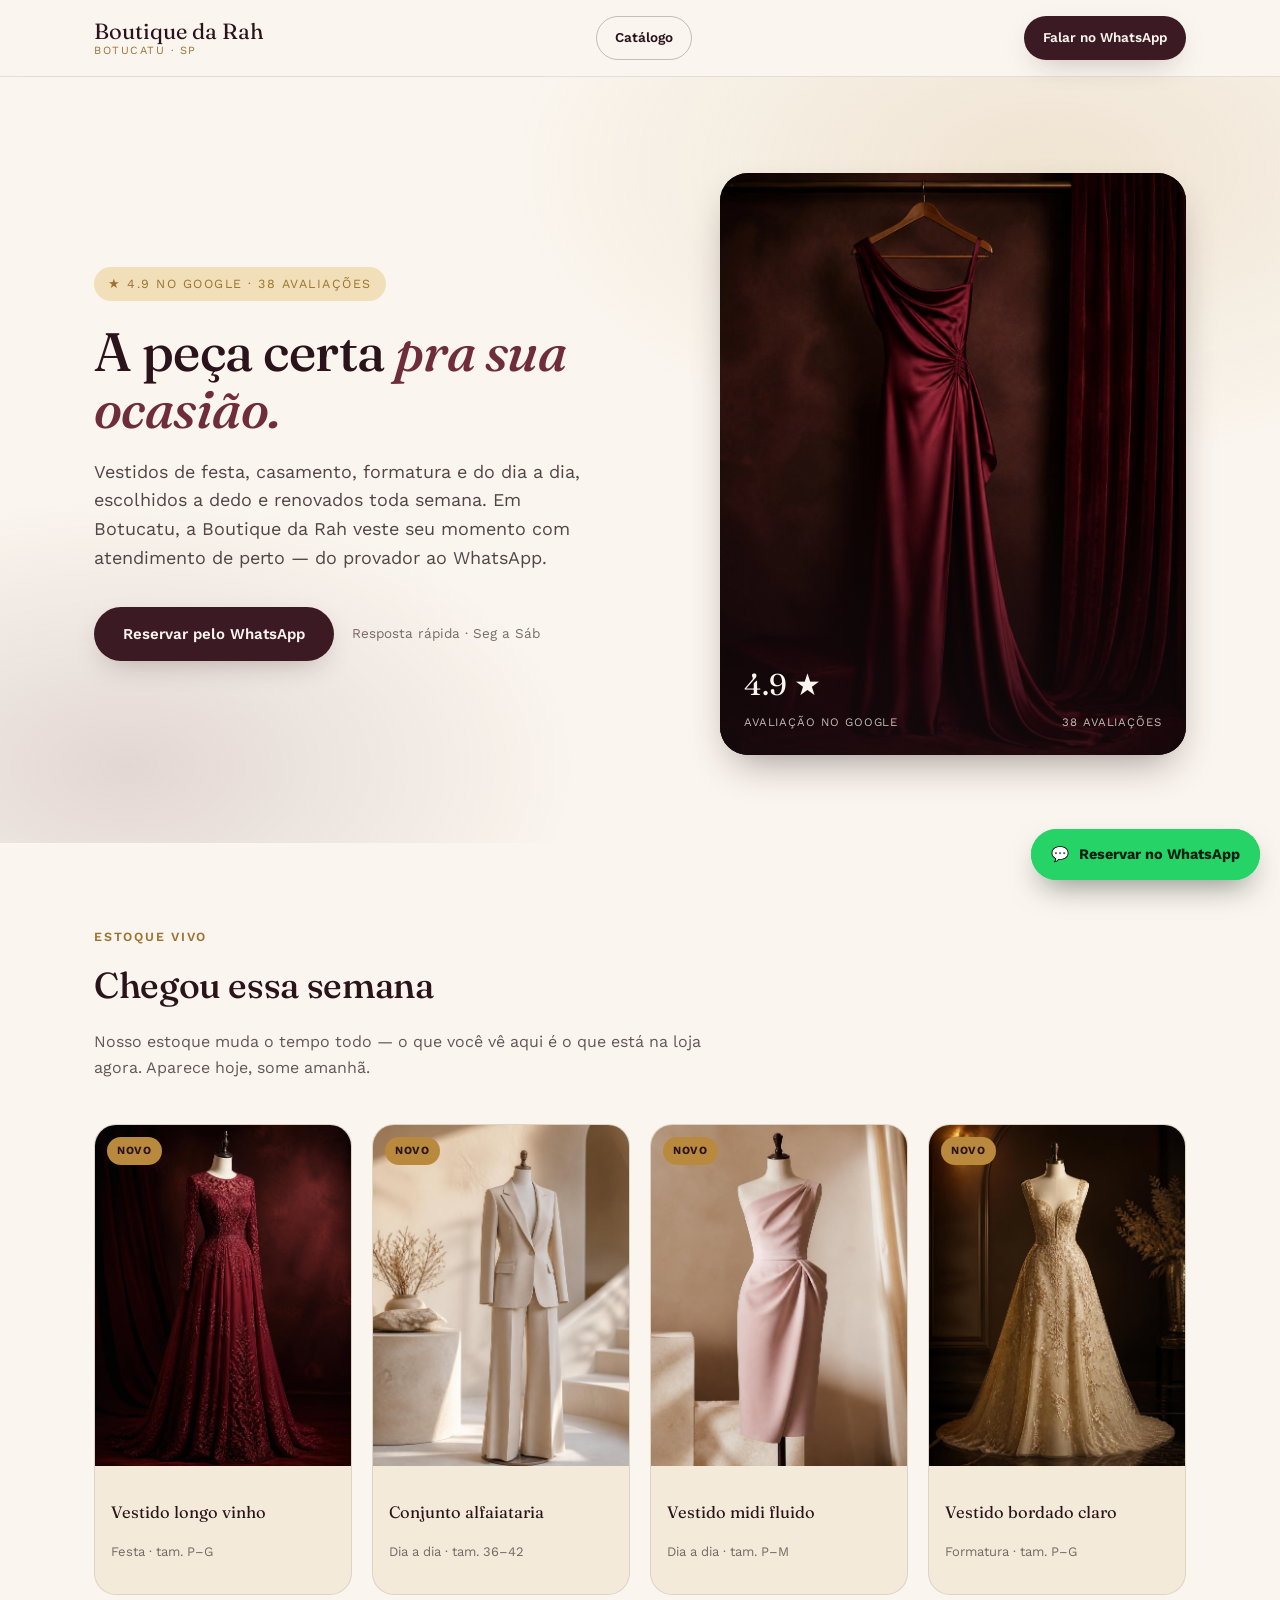
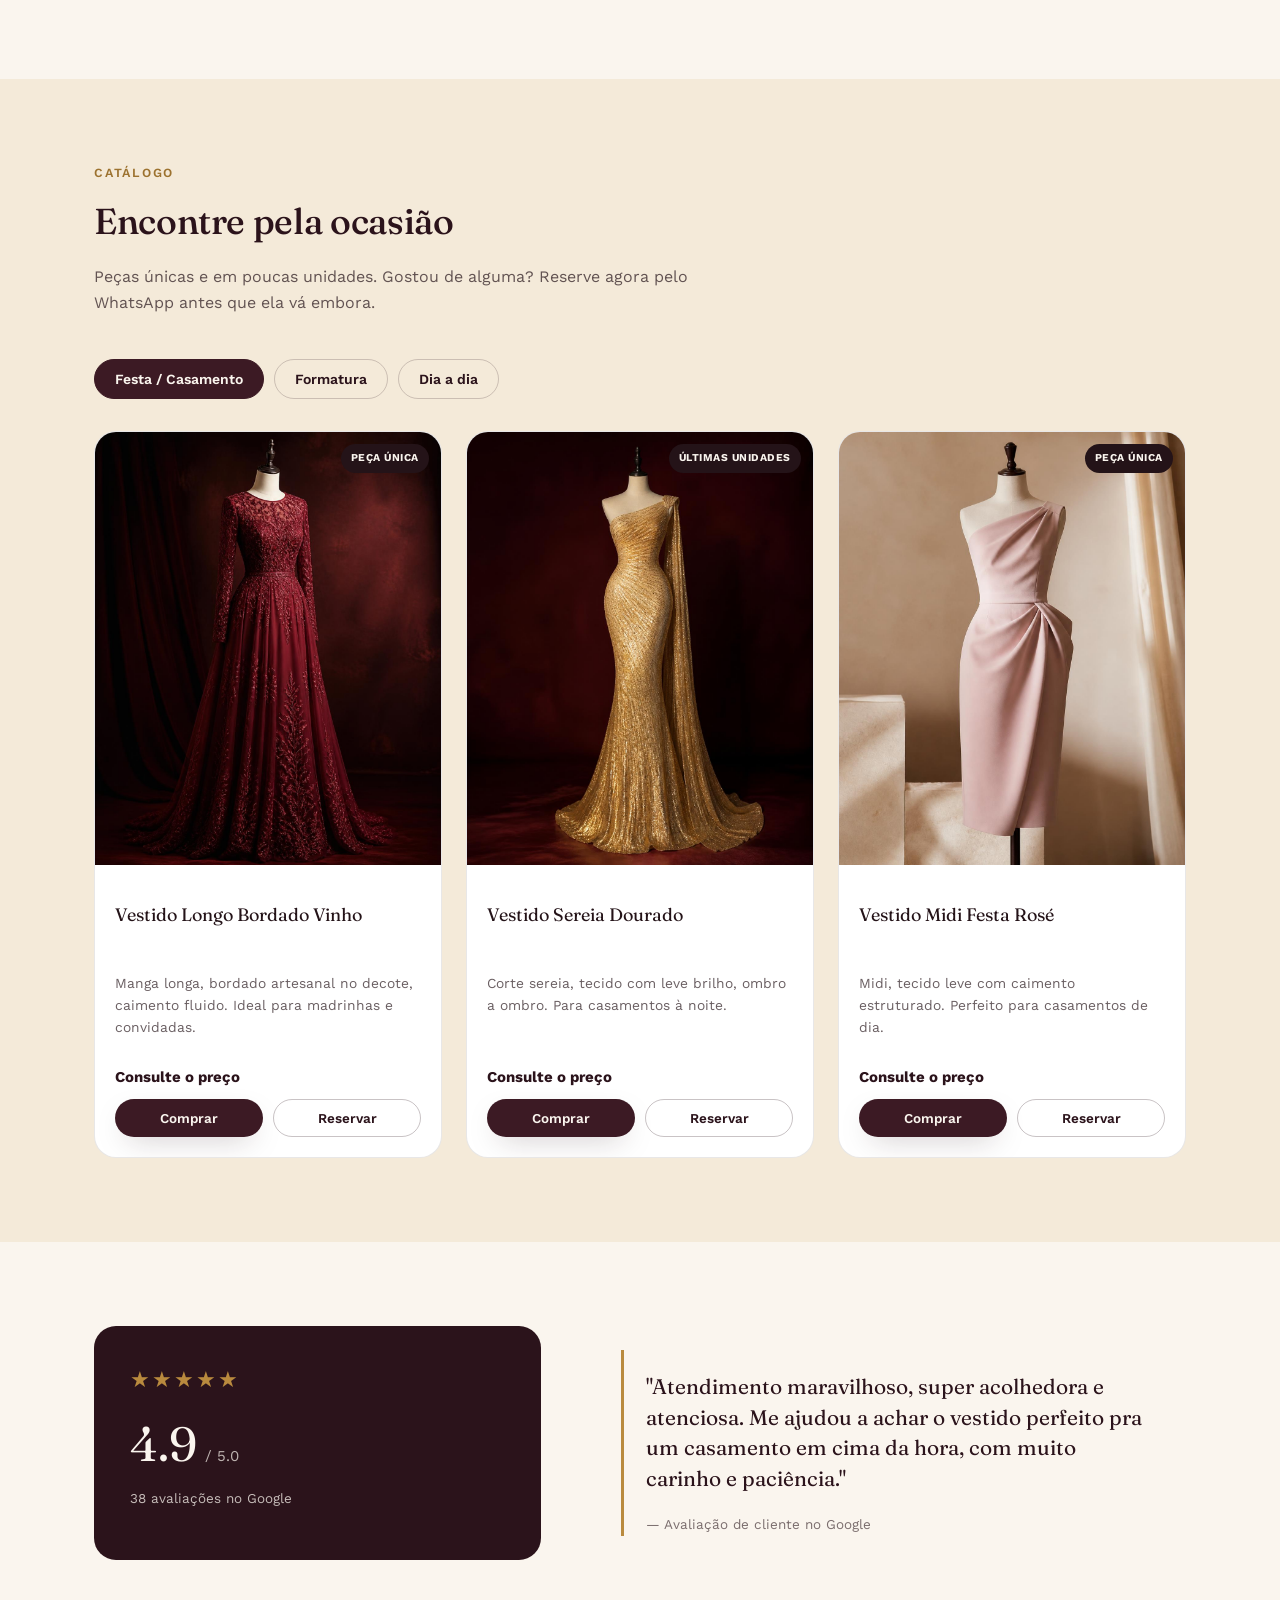
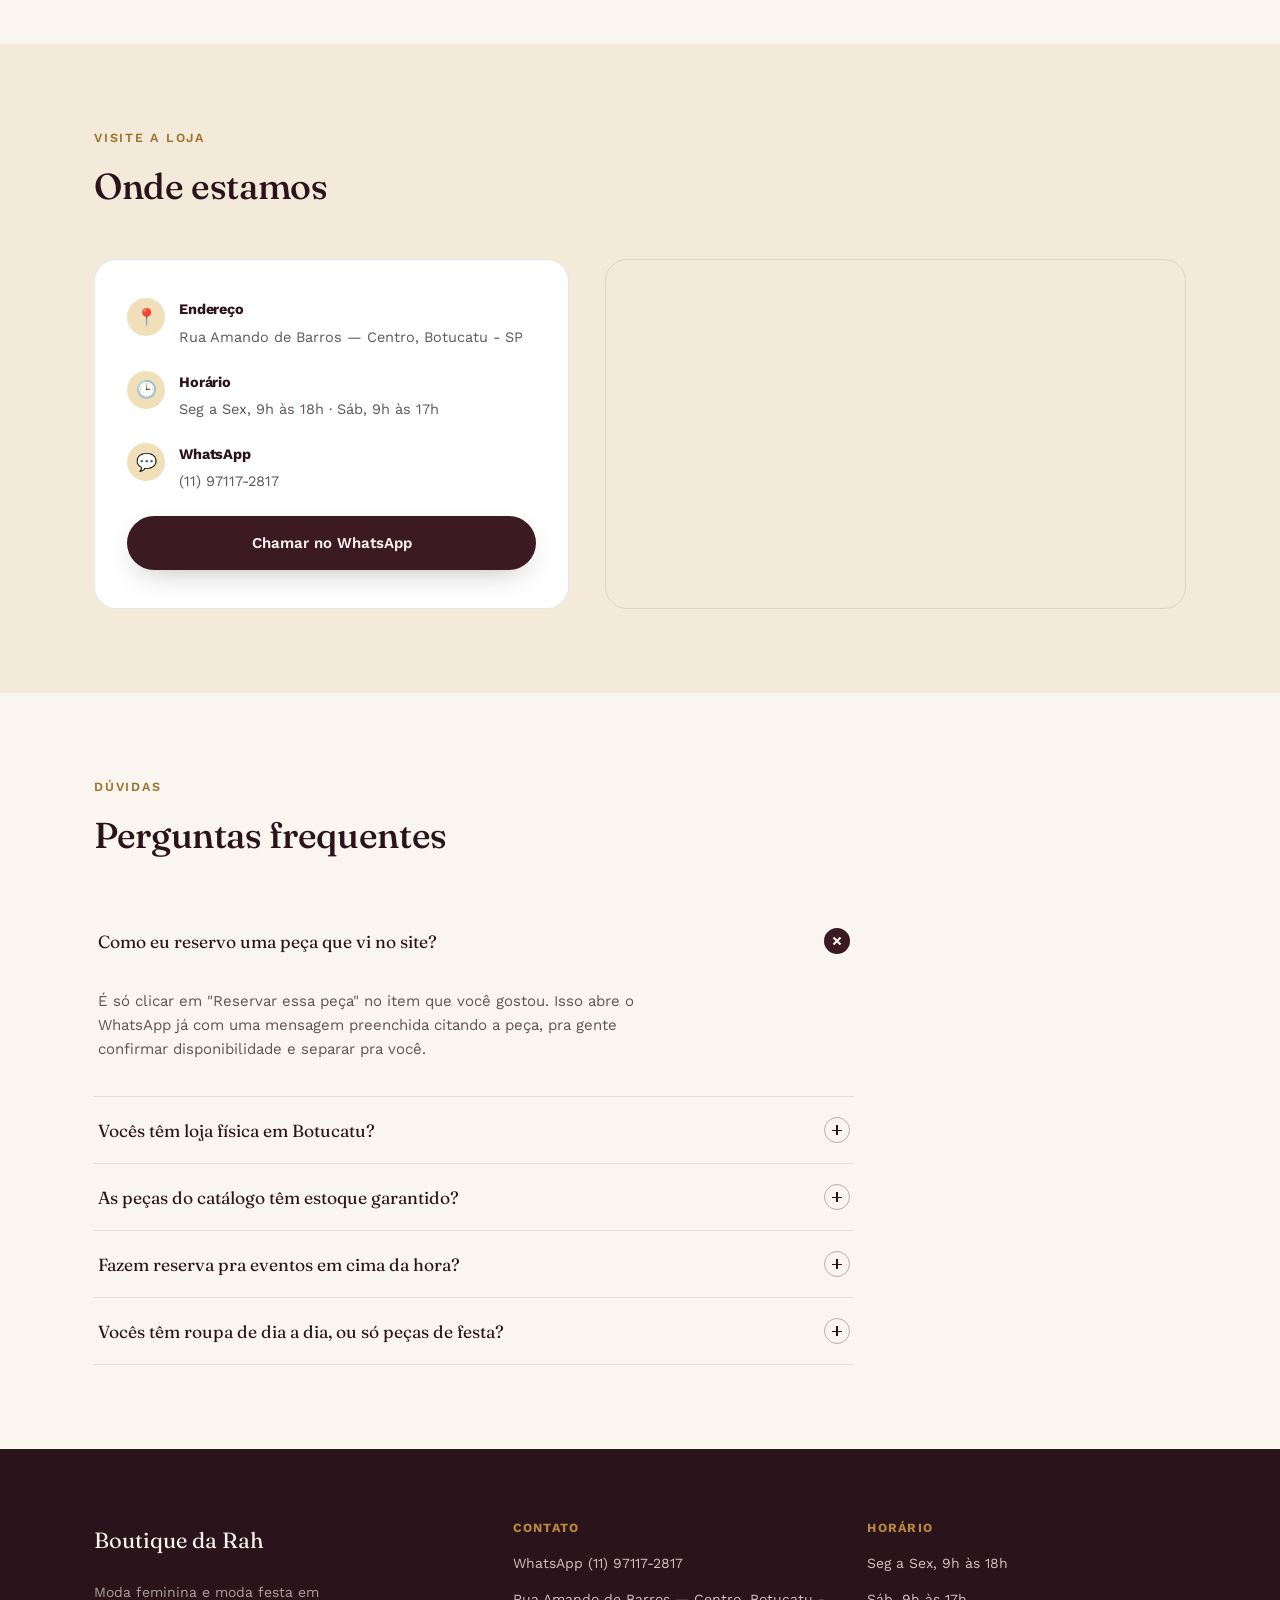
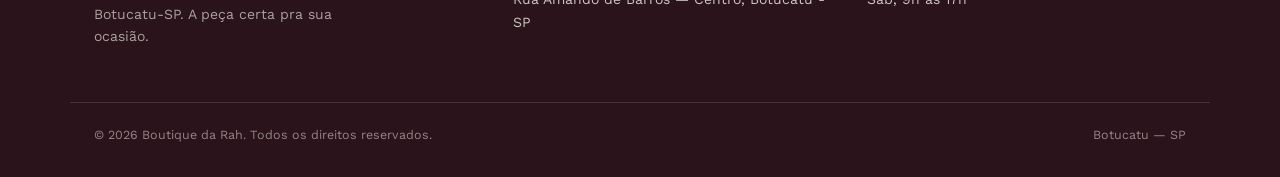
==== commit 88961952: "Add "Comprar" option to catalog items, routed to WhatsApp Each catalog item now has both "Comprar" a" ====
--- a/boutique-da-rah/index.html
+++ b/boutique-da-rah/index.html
@@ -150,10 +150,14 @@
             <div class="row">
               <span class="price">Consulte o preço</span>
             </div>
-            <button class="btn btn-primary btn-small reserve-btn"
-                    data-item="Vestido Longo Bordado Vinho (Festa/Casamento)">
-              Reservar essa peça
-            </button>
+            <div class="item-actions">
+              <button class="btn btn-primary btn-small buy-btn" data-item="Vestido Longo Bordado Vinho (Festa/Casamento)">
+                Comprar
+              </button>
+              <button class="btn btn-ghost btn-small reserve-btn" data-item="Vestido Longo Bordado Vinho (Festa/Casamento)">
+                Reservar
+              </button>
+            </div>
           </div>
         </article>
 
@@ -168,10 +172,14 @@
             <div class="row">
               <span class="price">Consulte o preço</span>
             </div>
-            <button class="btn btn-primary btn-small reserve-btn"
-                    data-item="Vestido Sereia Dourado (Festa/Casamento)">
-              Reservar essa peça
-            </button>
+            <div class="item-actions">
+              <button class="btn btn-primary btn-small buy-btn" data-item="Vestido Sereia Dourado (Festa/Casamento)">
+                Comprar
+              </button>
+              <button class="btn btn-ghost btn-small reserve-btn" data-item="Vestido Sereia Dourado (Festa/Casamento)">
+                Reservar
+              </button>
+            </div>
           </div>
         </article>
 
@@ -186,10 +194,14 @@
             <div class="row">
               <span class="price">Consulte o preço</span>
             </div>
-            <button class="btn btn-primary btn-small reserve-btn"
-                    data-item="Vestido Midi Festa Rosé (Festa/Casamento)">
-              Reservar essa peça
-            </button>
+            <div class="item-actions">
+              <button class="btn btn-primary btn-small buy-btn" data-item="Vestido Midi Festa Rosé (Festa/Casamento)">
+                Comprar
+              </button>
+              <button class="btn btn-ghost btn-small reserve-btn" data-item="Vestido Midi Festa Rosé (Festa/Casamento)">
+                Reservar
+              </button>
+            </div>
           </div>
         </article>
 
@@ -205,10 +217,14 @@
             <div class="row">
               <span class="price">Consulte o preço</span>
             </div>
-            <button class="btn btn-primary btn-small reserve-btn"
-                    data-item="Vestido Bordado Champagne (Formatura)">
-              Reservar essa peça
-            </button>
+            <div class="item-actions">
+              <button class="btn btn-primary btn-small buy-btn" data-item="Vestido Bordado Champagne (Formatura)">
+                Comprar
+              </button>
+              <button class="btn btn-ghost btn-small reserve-btn" data-item="Vestido Bordado Champagne (Formatura)">
+                Reservar
+              </button>
+            </div>
           </div>
         </article>
 
@@ -223,10 +239,14 @@
             <div class="row">
               <span class="price">Consulte o preço</span>
             </div>
-            <button class="btn btn-primary btn-small reserve-btn"
-                    data-item="Vestido Longo Fenda Vinho (Formatura)">
-              Reservar essa peça
-            </button>
+            <div class="item-actions">
+              <button class="btn btn-primary btn-small buy-btn" data-item="Vestido Longo Fenda Vinho (Formatura)">
+                Comprar
+              </button>
+              <button class="btn btn-ghost btn-small reserve-btn" data-item="Vestido Longo Fenda Vinho (Formatura)">
+                Reservar
+              </button>
+            </div>
           </div>
         </article>
 
@@ -240,10 +260,14 @@
             <div class="row">
               <span class="price">Consulte o preço</span>
             </div>
-            <button class="btn btn-primary btn-small reserve-btn"
-                    data-item="Vestido Tomara-que-caia Terracota (Formatura)">
-              Reservar essa peça
-            </button>
+            <div class="item-actions">
+              <button class="btn btn-primary btn-small buy-btn" data-item="Vestido Tomara-que-caia Terracota (Formatura)">
+                Comprar
+              </button>
+              <button class="btn btn-ghost btn-small reserve-btn" data-item="Vestido Tomara-que-caia Terracota (Formatura)">
+                Reservar
+              </button>
+            </div>
           </div>
         </article>
 
@@ -259,10 +283,14 @@
             <div class="row">
               <span class="price">Consulte o preço</span>
             </div>
-            <button class="btn btn-primary btn-small reserve-btn"
-                    data-item="Conjunto Alfaiataria Areia (Dia a dia)">
-              Reservar essa peça
-            </button>
+            <div class="item-actions">
+              <button class="btn btn-primary btn-small buy-btn" data-item="Conjunto Alfaiataria Areia (Dia a dia)">
+                Comprar
+              </button>
+              <button class="btn btn-ghost btn-small reserve-btn" data-item="Conjunto Alfaiataria Areia (Dia a dia)">
+                Reservar
+              </button>
+            </div>
           </div>
         </article>
 
@@ -277,10 +305,14 @@
             <div class="row">
               <span class="price">Consulte o preço</span>
             </div>
-            <button class="btn btn-primary btn-small reserve-btn"
-                    data-item="Vestido Midi Fluido Rosé (Dia a dia)">
-              Reservar essa peça
-            </button>
+            <div class="item-actions">
+              <button class="btn btn-primary btn-small buy-btn" data-item="Vestido Midi Fluido Rosé (Dia a dia)">
+                Comprar
+              </button>
+              <button class="btn btn-ghost btn-small reserve-btn" data-item="Vestido Midi Fluido Rosé (Dia a dia)">
+                Reservar
+              </button>
+            </div>
           </div>
         </article>
 
@@ -294,10 +326,14 @@
             <div class="row">
               <span class="price">Consulte o preço</span>
             </div>
-            <button class="btn btn-primary btn-small reserve-btn"
-                    data-item="Blusa Cetim Vinho (Dia a dia)">
-              Reservar essa peça
-            </button>
+            <div class="item-actions">
+              <button class="btn btn-primary btn-small buy-btn" data-item="Blusa Cetim Vinho (Dia a dia)">
+                Comprar
+              </button>
+              <button class="btn btn-ghost btn-small reserve-btn" data-item="Blusa Cetim Vinho (Dia a dia)">
+                Reservar
+              </button>
+            </div>
           </div>
         </article>
 
--- a/boutique-da-rah/styles.css
+++ b/boutique-da-rah/styles.css
@@ -511,6 +511,16 @@
   font-size: 15px;
 }
 
+.item-actions {
+  display: flex;
+  gap: 10px;
+  flex-wrap: wrap;
+}
+.item-actions .btn {
+  flex: 1;
+  white-space: nowrap;
+}
+
 /* ---------------- Social proof ---------------- */
 
 .proof {
